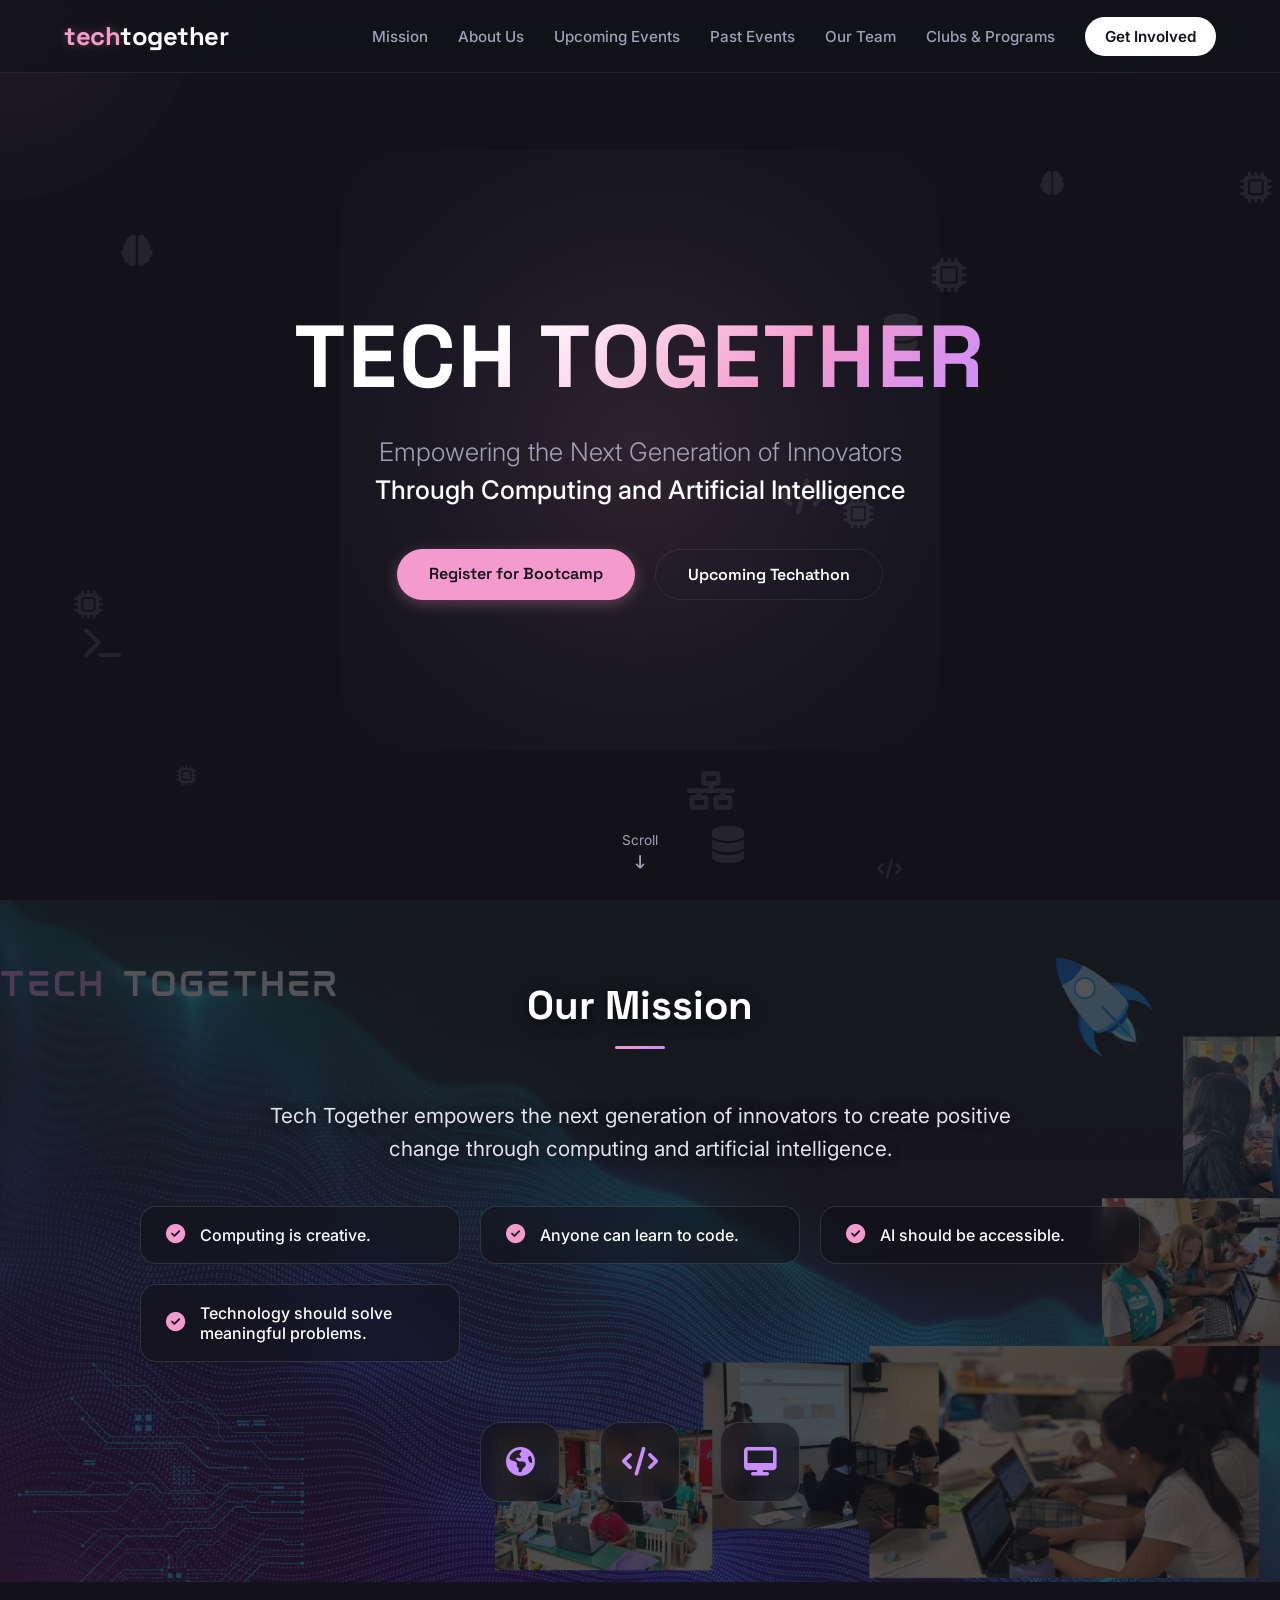
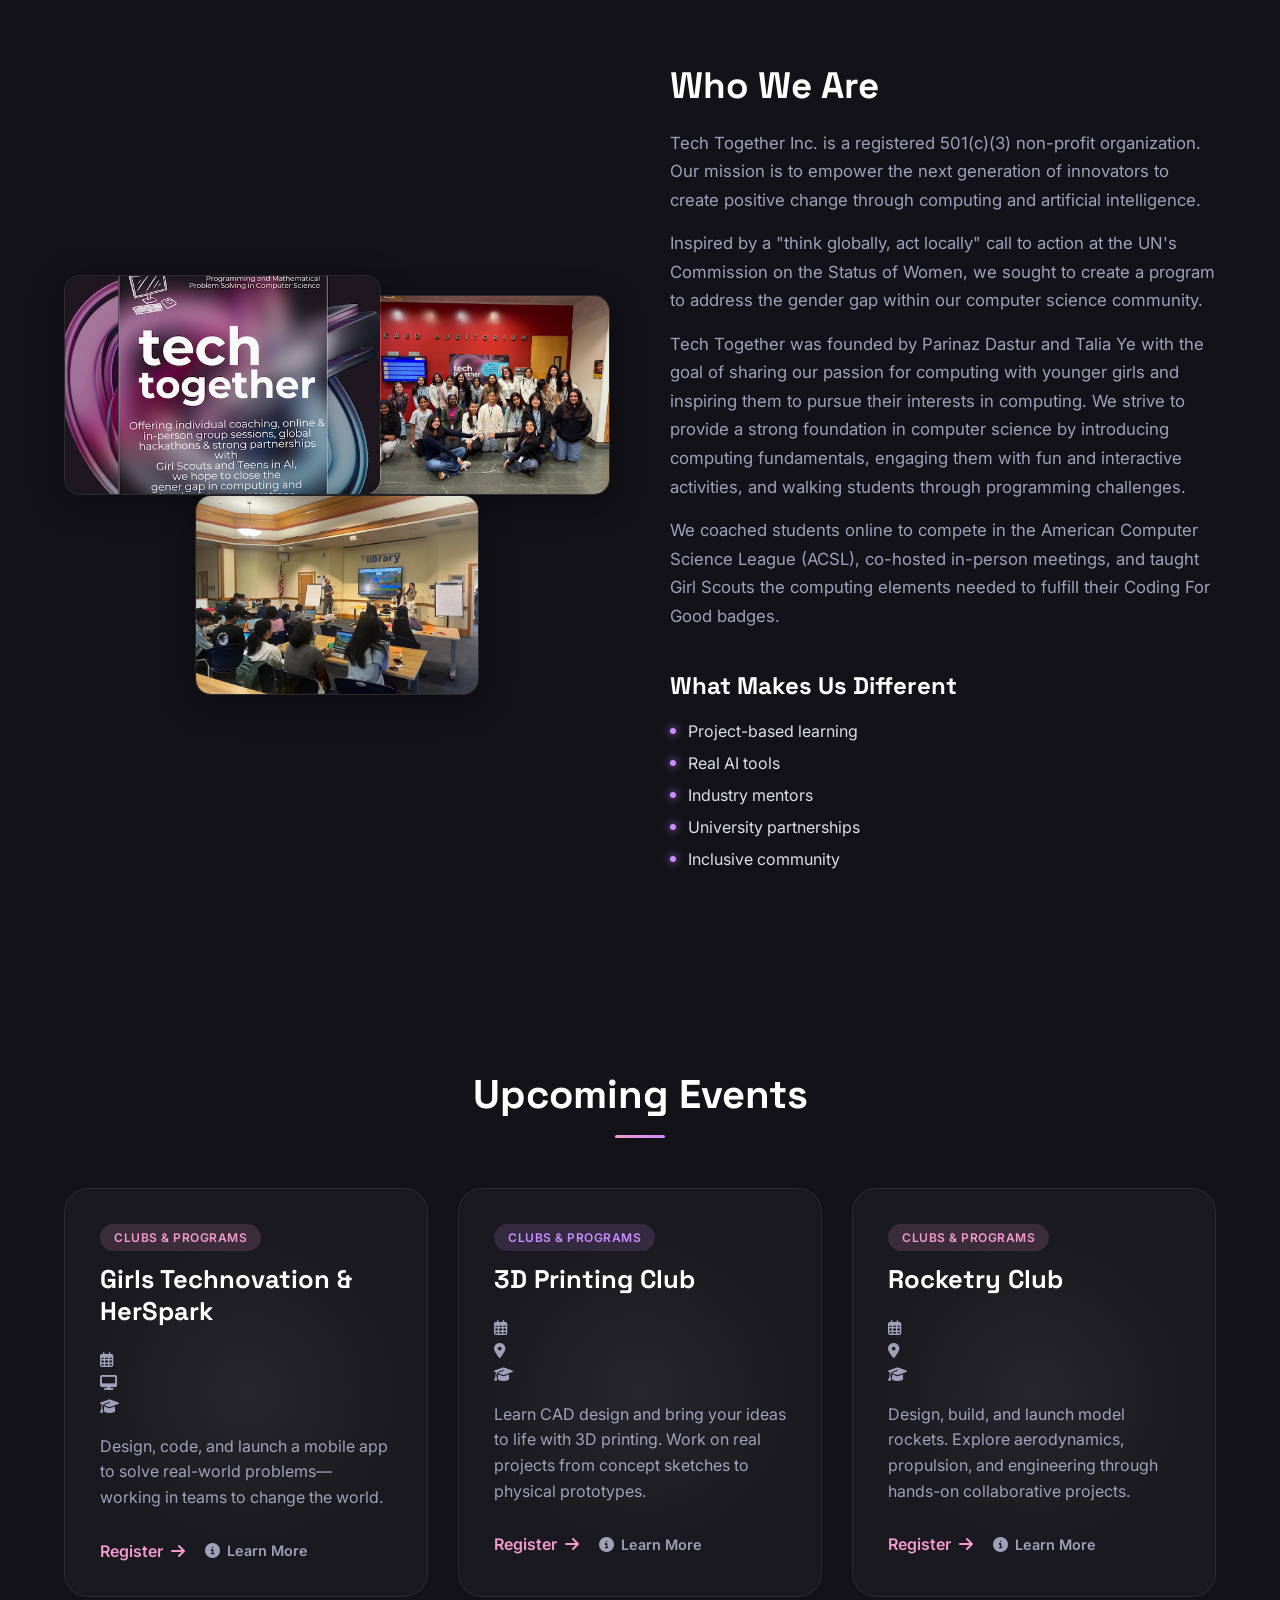
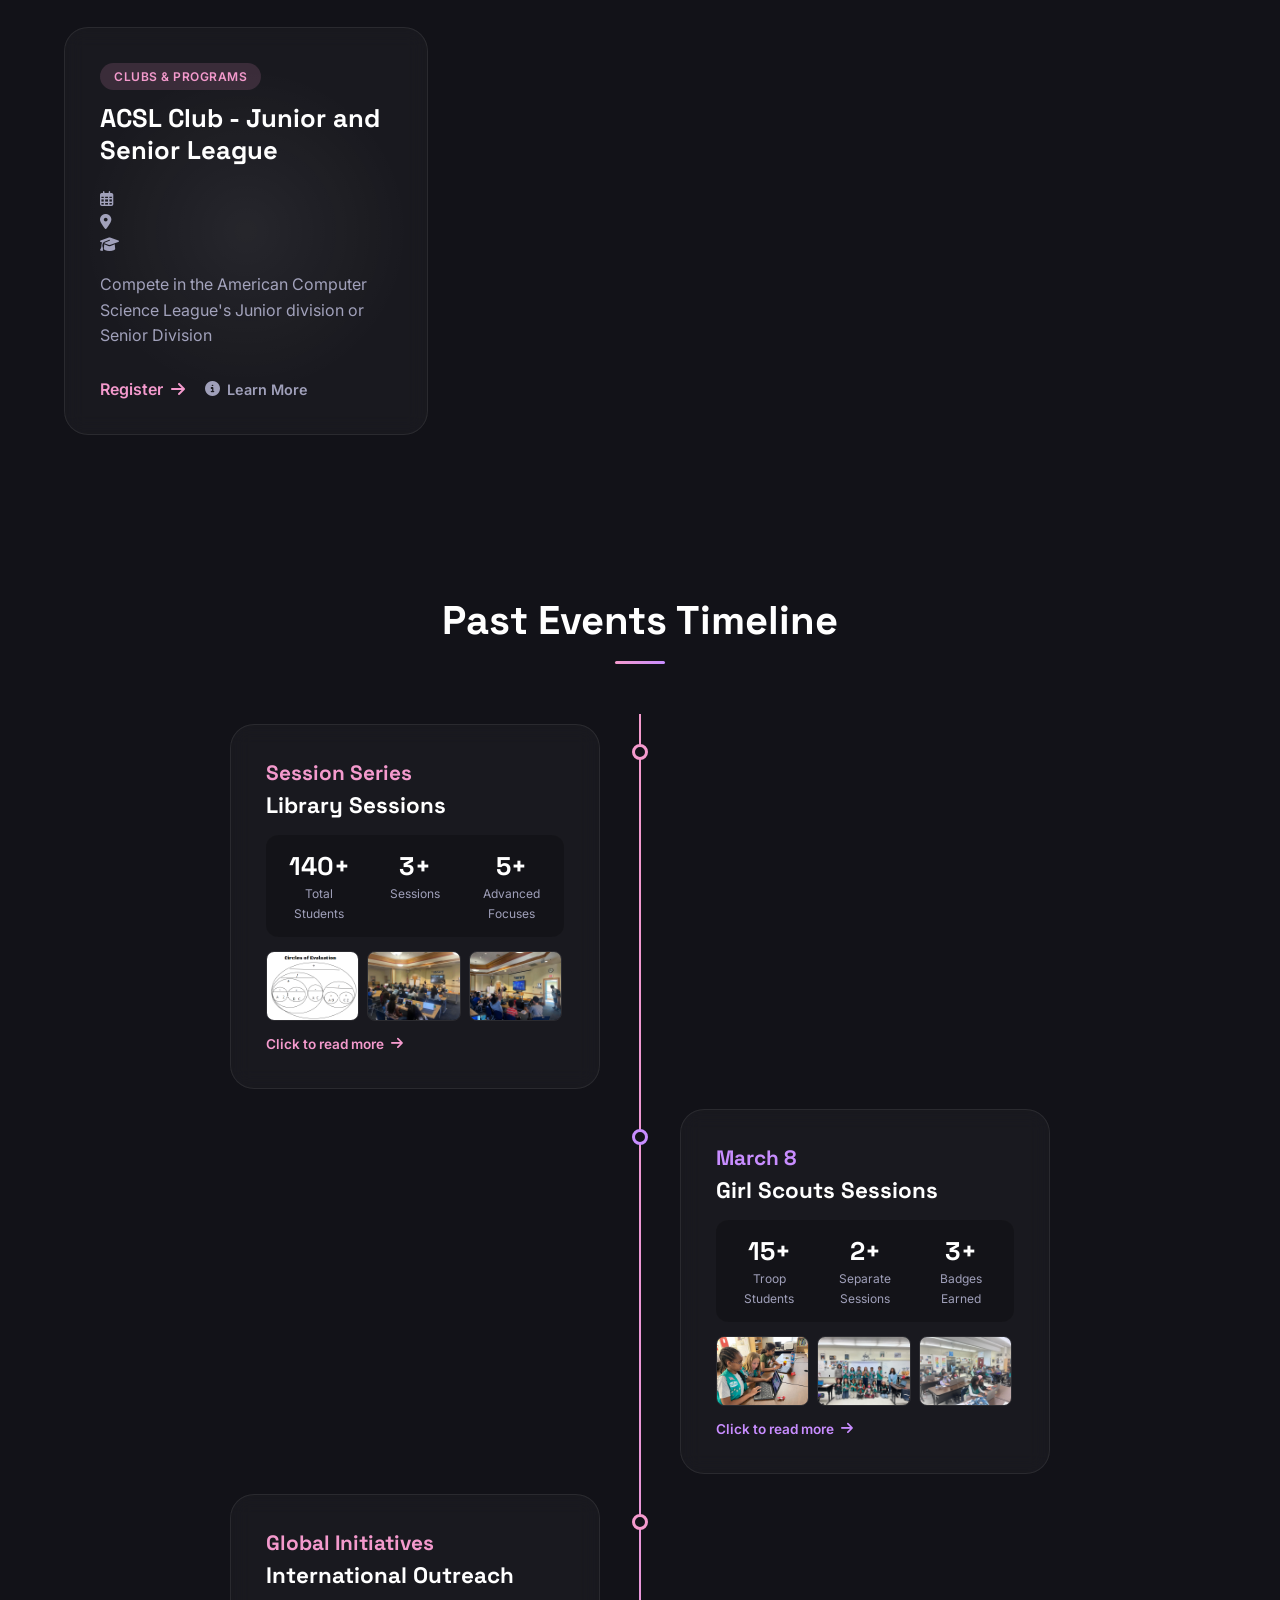
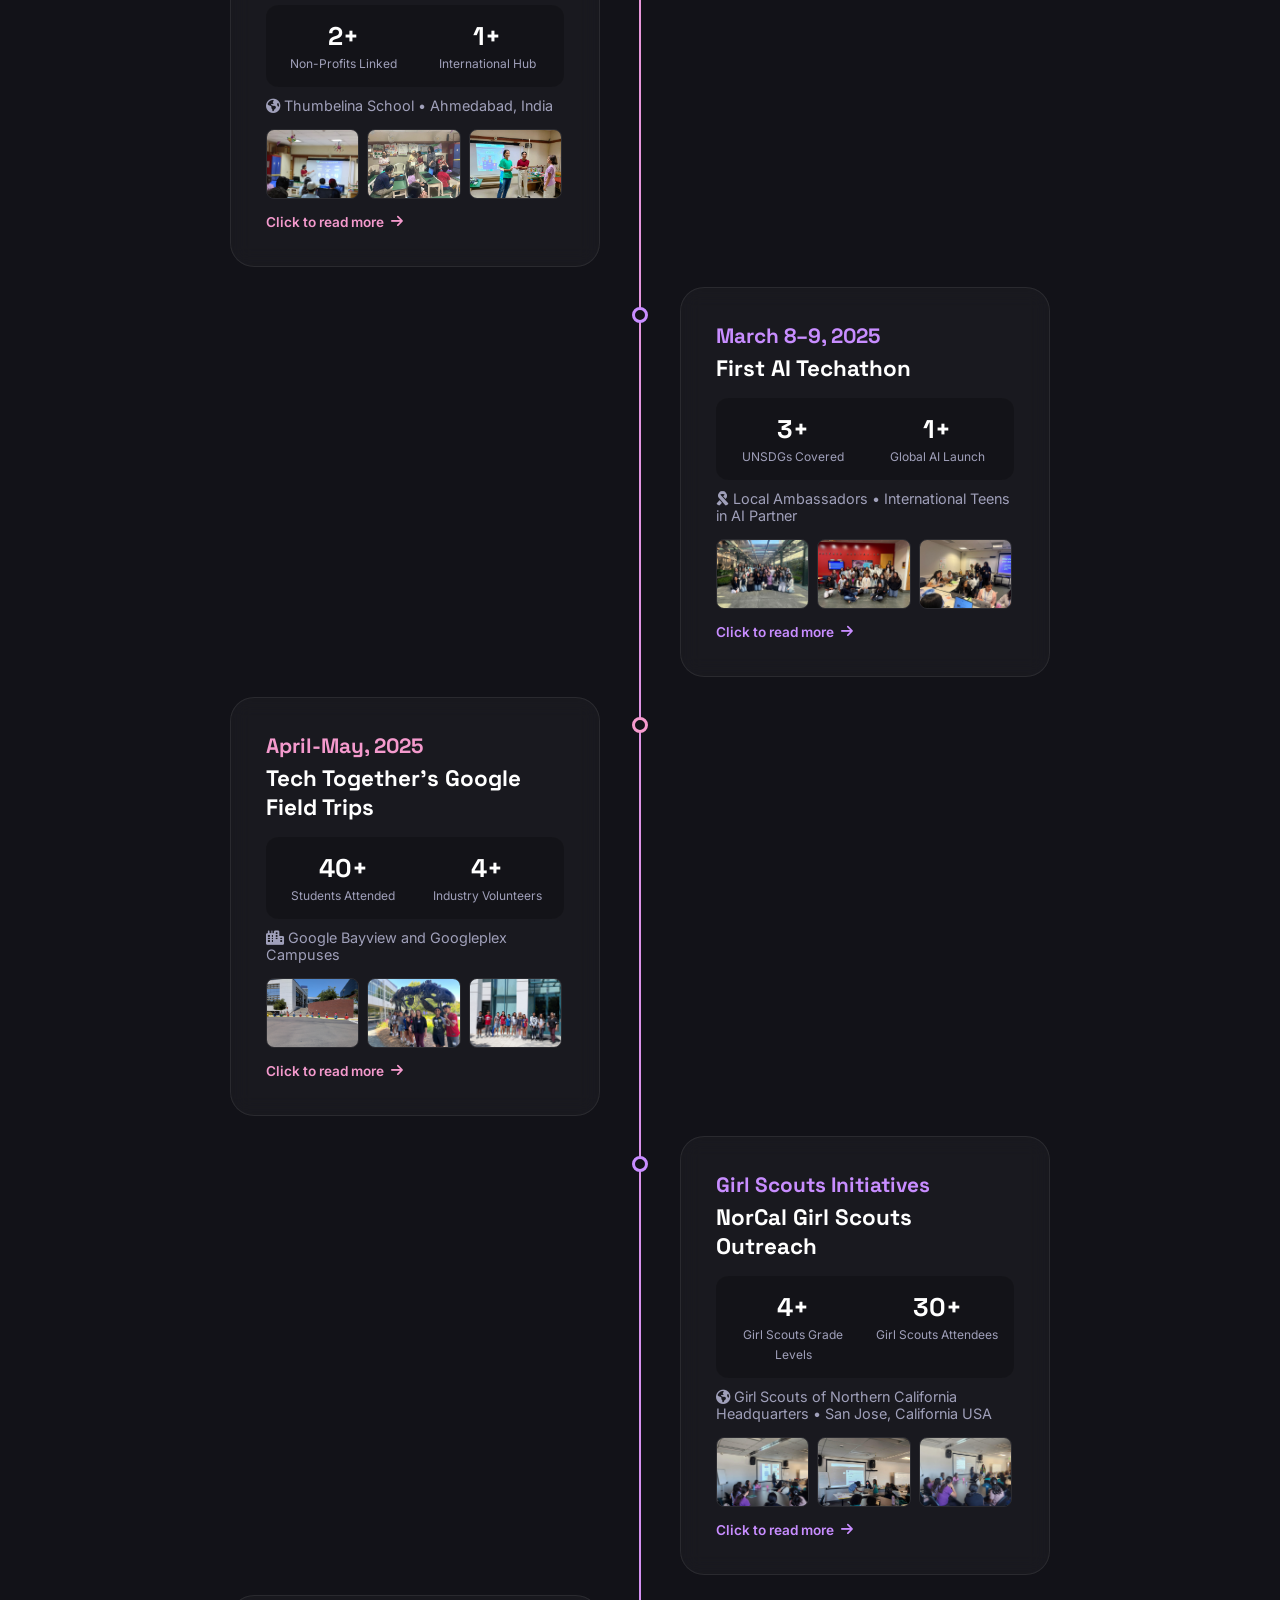
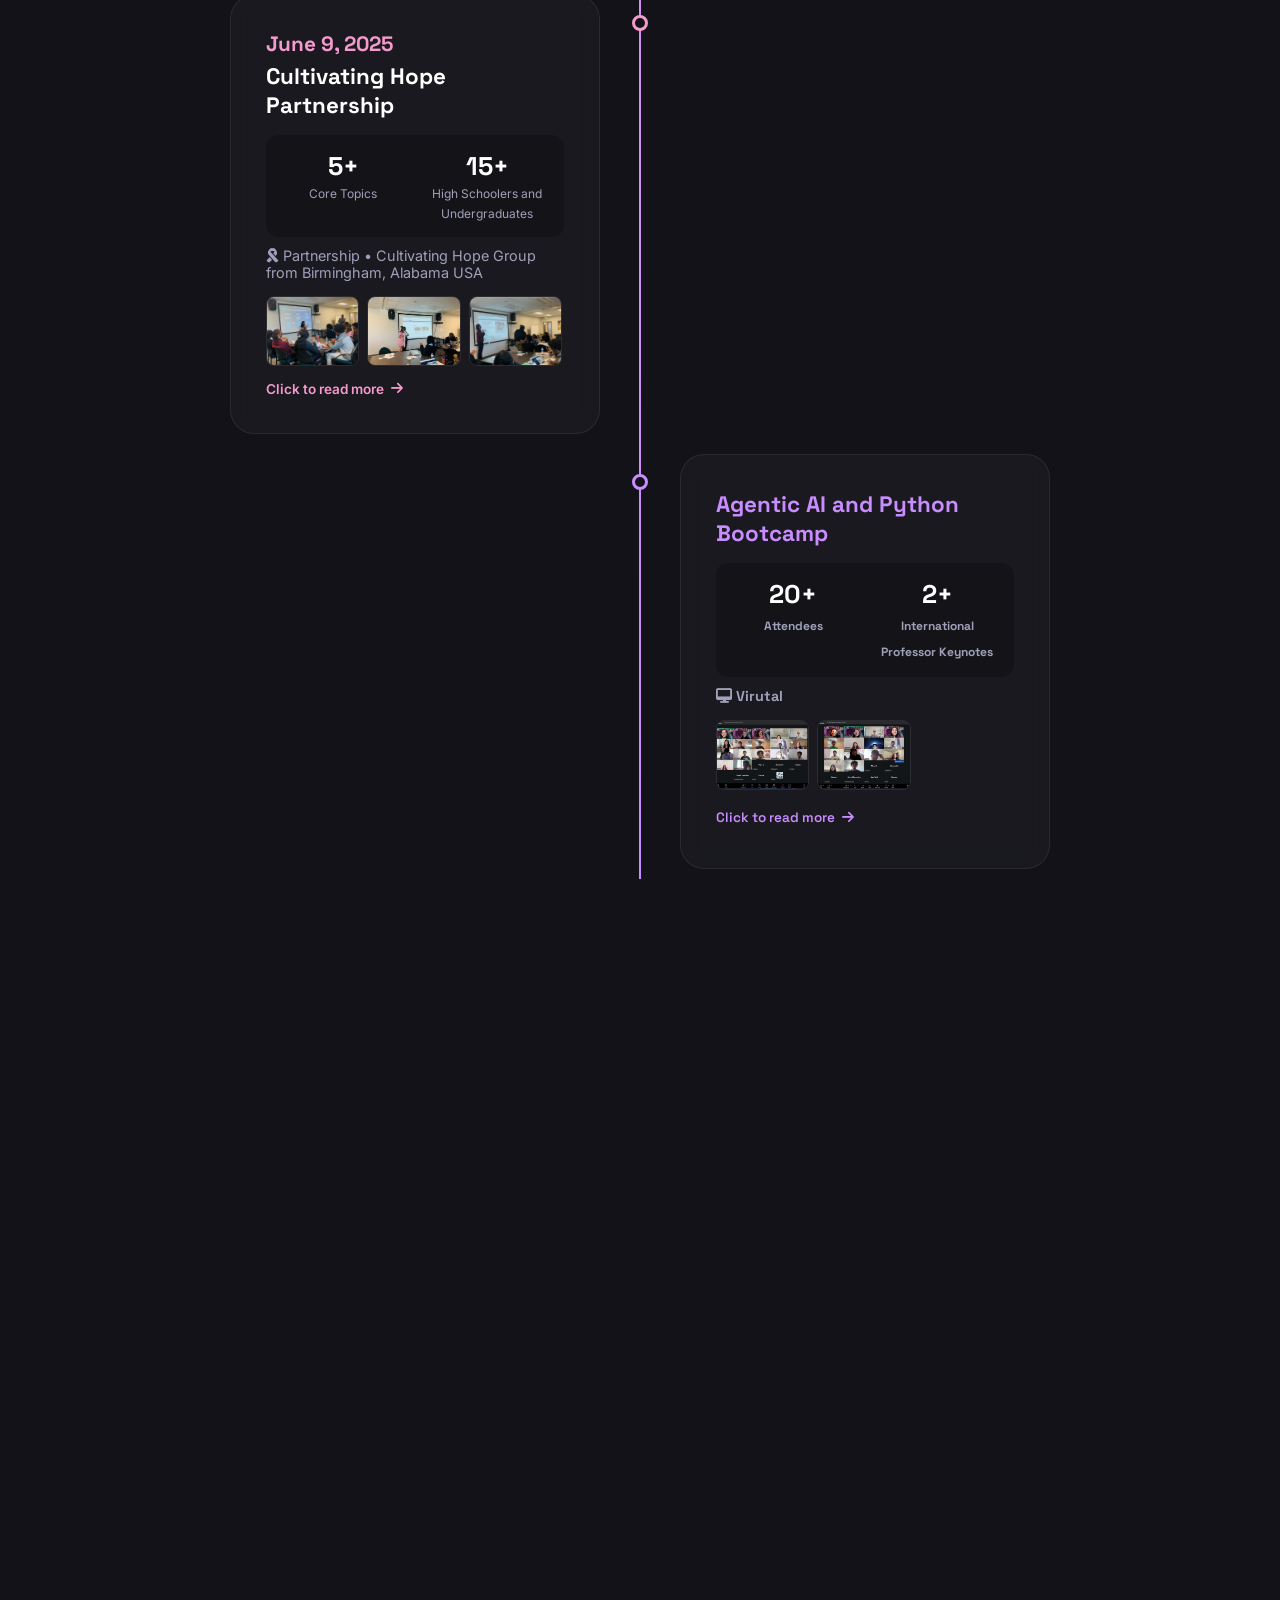
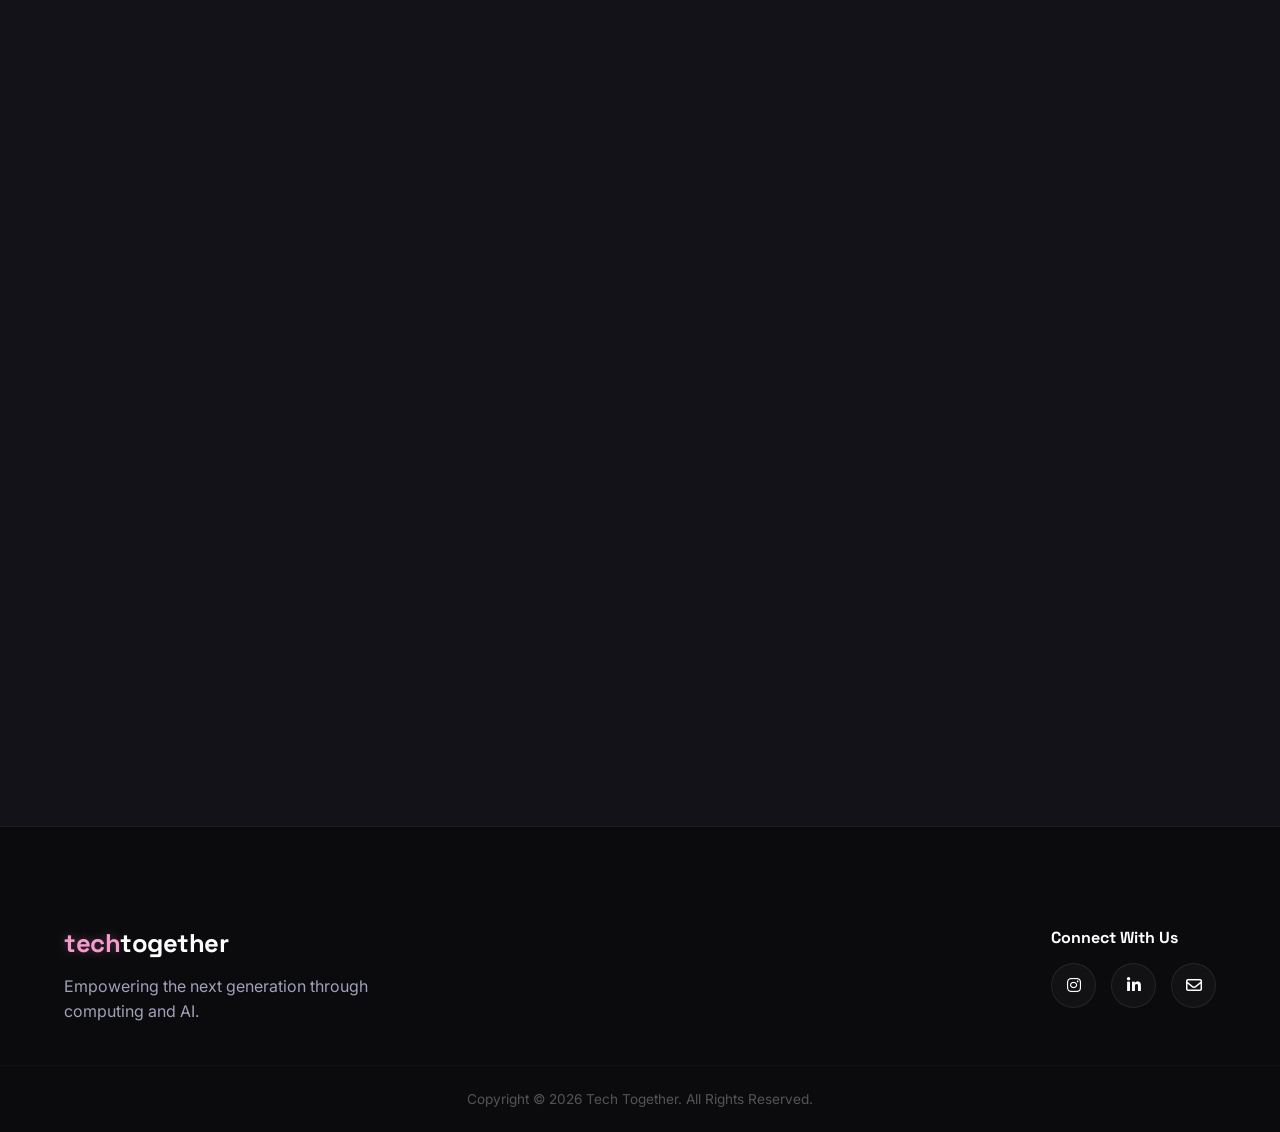
==== site/index.html @ 678fe967 "Move website to my repository" ====
<!DOCTYPE html>
<html lang="en">
<head>
    <meta charset="UTF-8">
    <meta name="viewport" content="width=device-width, initial-scale=1.0">
    <title>Tech Together | Empowering Next-Gen Innovators</title>
    <link rel="preconnect" href="https://fonts.googleapis.com">
    <link rel="preconnect" href="https://fonts.gstatic.com" crossorigin>
    <link href="https://fonts.googleapis.com/css2?family=Inter:wght@300;400;500;600&family=Space+Grotesk:wght@400;500;700&display=swap" rel="stylesheet">
    <link rel="stylesheet" href="https://cdnjs.cloudflare.com/ajax/libs/font-awesome/6.4.0/css/all.min.css">
    <link rel="stylesheet" href="style.css">
</head>
<body>

    <div class="cursor-glow" id="cursorGlow"></div>

    <nav class="navbar">
        <div class="nav-container">
            <a href="#hero" class="nav-logo">
                <span class="logo-tech">tech</span><span class="logo-together">together</span>
            </a>
            <button class="menu-toggle" id="menuToggle" aria-label="Toggle Navigation">
                <i class="fas fa-bars"></i>
            </button>
            <ul class="nav-links" id="navLinks">
                <li><a href="#mission" class="nav-item">Mission</a></li>
                <li><a href="#about" class="nav-item">About Us</a></li>
                <li><a href="#upcoming" class="nav-item">Upcoming Events</a></li>
                <li><a href="#past-events" class="nav-item">Past Events</a></li>
                <li><a href="members.html" class="nav-item">Our Team</a></li>
                <li><a href="clubs.html" class="nav-item">Clubs &amp; Programs</a></li>
                <li><a href="#get-involved" class="nav-btn">Get Involved</a></li>
            </ul>
        </div>
    </nav>

    <header id="hero" class="hero-section">
        <div class="hero-bg-animate"></div>
        <div class="particles-container" id="particles"></div>
        
        <div class="hero-content">
            <h1 class="hero-title">TECH TOGETHER</h1>
            <p class="hero-subtitle">Empowering the Next Generation of Innovators<br><span>Through Computing and Artificial Intelligence</span></p>
            
            <div class="hero-cta-group">
                <a href="#upcoming" class="btn btn-primary">Register for Bootcamp</a>
                <a href="#upcoming" class="btn btn-secondary">Upcoming Techathon</a>
            </div>
        </div>
        
        <div class="scroll-indicator">
            <span>Scroll</span>
            <i class="fas fa-arrow-down-long"></i>
        </div>
    </header>

    <section id="mission" class="mission-section scroll-reveal">
        <div class="mission-bg" aria-hidden="true"></div>
        <div class="mission-bg-tint" aria-hidden="true"></div>
        <div class="container">
            <h2 class="section-title">Our Mission</h2>
            <p class="mission-lead">Tech Together empowers the next generation of innovators to create positive change through computing and artificial intelligence.</p>
            
            <div class="mission-grid">
                <div class="mission-pill"><i class="fas fa-check-circle"></i> Computing is creative.</div>
                <div class="mission-pill"><i class="fas fa-check-circle"></i> Anyone can learn to code.</div>
                <div class="mission-pill"><i class="fas fa-check-circle"></i> AI should be accessible.</div>
                <div class="mission-pill"><i class="fas fa-check-circle"></i> Technology should solve meaningful problems.</div>
            </div>

            <div class="illustration-row">
                <div class="icon-box"><i class="fas fa-globe-americas"></i></div>
                <div class="icon-box"><i class="fas fa-code"></i></div>
                <div class="icon-box"><i class="fas fa-desktop"></i></div>
            </div>
        </div>
    </section>


    <section id="about" class="about-section scroll-reveal">
        <div class="container about-layout">
            <div class="about-left">
                <div class="collage-container">
                    <div class="collage-photo photo-top-left">
                        <img src="Tech3.png" alt="TechTogether logo photo" style="width: 100%; height: 100%; object-fit: cover;">
                    </div>
                    <div class="collage-photo photo-top-right">
                        <img src="./images/Tech52.jpeg" alt="TechTogether team photo" style="width: 100%; height: 100%; object-fit: cover;">
                    </div>
                    <div class="collage-photo photo-bottom-center">
                        <img src="./images/library/Tech23.jpeg" alt="Library Sessions" style="width: 100%; height: 100%; object-fit: cover;">
                    </div>
                </div>
            </div>
            <div class="about-right">
                <div class="about-block">
                    <h2 class="section-title-left">Who We Are</h2>
                     <P>Tech Together Inc. is a registered 501(c)(3) non-profit organization. Our mission is to empower the next generation of innovators to create positive change through computing and artificial intelligence.</P>
                     <p>Inspired by a "think globally, act locally" call to action at the UN's Commission on the Status of Women, we sought to create a program to address the gender gap within our computer science community.</p>
                     <p>Tech Together was founded by Parinaz Dastur and Talia Ye with the goal of sharing our passion for computing with younger girls and inspiring them to pursue their interests in computing. We strive to provide a strong foundation in computer science by introducing computing fundamentals, engaging them with fun and interactive activities, and walking students through programming challenges.</p>
                     <p>We coached students online to compete in the American Computer Science League (ACSL), co-hosted in-person meetings, and taught Girl Scouts the computing elements needed to fulfill their Coding For Good badges.</p>
                </div>
                
                <div class="about-block">
                    <h3 class="subsection-title">What Makes Us Different</h3>
                    <ul class="different-list">
                        <li><span class="bullet"></span> Project-based learning</li>
                        <li><span class="bullet"></span> Real AI tools</li>
                        <li><span class="bullet"></span> Industry mentors</li>
                        <li><span class="bullet"></span> University partnerships</li>
                        <li><span class="bullet"></span> Inclusive community</li>
                    </ul>
                </div>
            </div>
        </div>
    </section>

  
    <section id="upcoming" class="upcoming-section scroll-reveal">
        <div class="container">
            <h2 class="section-title">Upcoming Events</h2>
            <div class="events-grid">
                <div class="event-card glass-card">
                    <div class="card-glow"></div>
                    <div class="event-header">
                        <span class="event-tag badge-pink">Clubs & Programs</span>
                        <h3>Girls Technovation &amp HerSpark</h3>
                    </div>
                    <ul class="event-details">
                        <li><i class="far fa-calendar-alt"></i> </li>
                        <li><i class="fas fa-desktop"></i></li>
                        <li><i class="fas fa-graduation-cap"></i> </li>
                    </ul>
                    <p class="event-desc">Design, code, and launch a mobile app to solve real-world problems—working in teams to change the world.</p>
                    <div class="event-card-actions">
                        <a href="https://docs.google.com/forms/d/e/1FAIpQLSdPjcP0x4qNwXBXOPICYOBDx2aWglz-p1E5i9d4YgXIDTaJ4Q/viewform" class="card-btn">Register <i class="fas fa-arrow-right"></i></a>
                        <button class="card-btn-learn" data-modal="modal-bootcamp" aria-label="Learn more about HerSpark">
                            <i class="fas fa-info-circle"></i> Learn More
                        </button>
                    </div>
                </div>

                <div class="event-card glass-card">
                    <div class="card-glow"></div>
                    <div class="event-header">
                        <span class="event-tag badge-purple">Clubs & Programs</span>
                        <h3>3D Printing Club</h3>
                    </div>
                    <ul class="event-details">
                        <li><i class="far fa-calendar-alt"></i></li>
                        <li><i class="fas fa-map-marker-alt"></i></li>
                        <li><i class="fas fa-graduation-cap"></i></li>
                    </ul>
                    <p class="event-desc">Learn CAD design and bring your ideas to life with 3D printing. Work on real projects from concept sketches to physical prototypes.</p>
                    <div class="event-card-actions">
                        <a href="https://docs.google.com/forms/d/e/1FAIpQLSdmElGPJjkM2uXJtzMj5qjNfLxNtGURdolI7BDbFbrmzxqRbw/viewform" target="_blank" class="card-btn">Register <i class="fas fa-arrow-right"></i></a>
                        <button class="card-btn-learn" data-modal="modal-techathon2" aria-label="Learn more about 3D Printing Club">
                            <i class="fas fa-info-circle"></i> Learn More
                        </button>
                    </div>
                </div>

                <div class="event-card glass-card">
                    <div class="card-glow"></div>
                    <div class="event-header">
                        <span class="event-tag badge-pink">Clubs & Programs</span>
                        <h3>Rocketry Club</h3>
                    </div>
                    <ul class="event-details">
                        <li><i class="far fa-calendar-alt"></i> </li>
                        <li><i class="fas fa-map-marker-alt"></i></li>
                        <li><i class="fas fa-graduation-cap"></i></li>
                    </ul>
                    <p class="event-desc">Design, build, and launch model rockets. Explore aerodynamics, propulsion, and engineering through hands-on collaborative projects.</p>
                    <div class="event-card-actions">
                        <a href="https://docs.google.com/forms/d/e/1FAIpQLSdwULRgSS5kdj_Uvz4vcaRLrQtrrEoa6EPxh94gF9k5fkU-ww/viewform" target="_blank" class="card-btn">Register <i class="fas fa-arrow-right"></i></a>
                        <button class="card-btn-learn" data-modal="modal-techathon2" aria-label="Learn more about Rocketry Club">
                            <i class="fas fa-info-circle"></i> Learn More
                        </button>
                    </div>
                </div>

                <div class="event-card glass-card">
                    <div class="card-glow"></div>
                    <div class="event-header">
                        <span class="event-tag badge-pink">Clubs & Programs</span>
                        <h3>ACSL Club - Junior and Senior League</h3>
                    </div>
                    <ul class="event-details">
                        <li><i class="far fa-calendar-alt"></i> </li>
                        <li><i class="fas fa-map-marker-alt"></i></li>
                        <li><i class="fas fa-graduation-cap"></i></li>
                    </ul>
                    <p class="event-desc">Compete in the American Computer Science League's Junior division or Senior Division</p>
                    <div class="event-card-actions">
                        <a href="https://docs.google.com/forms/d/e/1FAIpQLSegAQytbl2MMEGlR-WapUMk6I6lDe-tsKeCJoceJS2TrHHFzQ/viewform" target="_blank" class="card-btn">Register <i class="fas fa-arrow-right"></i></a>
                        <button class="card-btn-learn" data-modal="modal-techathon2" aria-label="Learn more about Rocketry Club">
                            <i class="fas fa-info-circle"></i> Learn More
                        </button>
                    </div>
                </div>

            </div>
        </div>
    </section>
    <!-- Event Detail Modals -->
    <div id="event-modal-overlay" class="event-modal-overlay" role="dialog" aria-modal="true" aria-labelledby="modal-title">
        <div class="event-modal-box">
            <button class="event-modal-close" id="eventModalClose" aria-label="Close modal">&times;</button>
            <div class="event-modal-body" id="eventModalBody"></div>
        </div>
    </div>

    <section id="past-events" class="past-events-section scroll-reveal">
        <div class="container">
            <h2 class="section-title">Past Events Timeline</h2>
            
            <div class="timeline">
                
                <!-- Library Sessions -->
                <div class="timeline-item left">
                    <div class="timeline-dot"></div>
                    <div class="timeline-content glass-card timeline-card-compact" 
                         role="button" tabindex="0" 
                         aria-label="Open Library Events details"
                         data-modal="modal-library">
                        <span class="timeline-year">Session Series</span>
                        <h3>Library Sessions</h3>
                        <div class="stats-container">
                            <div class="stat-box">
                                <span class="stat-number" data-target="140">0</span>
                                <span class="stat-label">Total Students</span>
                            </div>
                            <div class="stat-box">
                                <span class="stat-number" data-target="3">0</span>
                                <span class="stat-label">Sessions</span>
                            </div>
                            <div class="stat-box">
                                <span class="stat-number" data-target="5">0</span>
                                <span class="stat-label">Advanced Focuses</span>
                            </div>
                        </div>
                        <div class="timeline-card-gallery">
                            <img src="images/library/Tech11.PNG" alt="Library session">
                            <img src="images/library/Tech2.jpeg" alt="Students at library">
                            <img src="images/library/Tech25.jpeg" alt="Library activity">
                        </div>
                        <span class="timeline-read-more">Click to read more <i class="fas fa-arrow-right"></i></span>
                    </div>
                </div>

                <!-- Girl Scouts Sessions -->
                <div class="timeline-item right">
                    <div class="timeline-dot"></div>
                    <div class="timeline-content glass-card timeline-card-compact"
                         role="button" tabindex="0"
                         aria-label="Open Girl Scouts details"
                         data-modal="modal-girlscouts">
                        <span class="timeline-year">March 8</span>
                        <h3>Girl Scouts Sessions</h3>
                        <div class="stats-container">
                            <div class="stat-box">
                                <span class="stat-number" data-target="15">0</span>
                                <span class="stat-label">Troop Students</span>
                            </div>
                            <div class="stat-box">
                                <span class="stat-number" data-target="2">0</span>
                                <span class="stat-label">Separate Sessions</span>
                            </div>
                            <div class="stat-box">
                                <span class="stat-number" data-target="3">0</span>
                                <span class="stat-label">Badges Earned</span>
                            </div>
                        </div>
                        <div class="timeline-card-gallery">
                            <img src="./images/girlscouts/Tech8.jpg" alt="Girl Scouts coding">
                            <img src="./images/girlscouts/Tech19.jpeg" alt="Girl Scouts learning">
                            <img src="./images/girlscouts/Tech22.jpeg" alt="Girl Scouts activity">
                        </div>
                        <span class="timeline-read-more">Click to read more <i class="fas fa-arrow-right"></i></span>
                    </div>
                </div>

                <!-- International Outreach -->
                <div class="timeline-item left">
                    <div class="timeline-dot"></div>
                    <div class="timeline-content glass-card timeline-card-compact"
                         role="button" tabindex="0"
                         aria-label="Open International Outreach details"
                         data-modal="modal-international">
                        <span class="timeline-year">Global Initiatives</span>
                        <h3>International Outreach</h3>
                        <div class="stats-container">
                            <div class="stat-box">
                                <span class="stat-number" data-target="2">0</span>
                                <span class="stat-label">Non-Profits Linked</span>
                            </div>
                            <div class="stat-box">
                                <span class="stat-number" data-target="1">0</span>
                                <span class="stat-label">International Hub</span>
                            </div>
                        </div>
                        <p class="location-tag"><i class="fas fa-globe-americas"></i> Thumbelina School &bull; Ahmedabad, India</p>
                        <div class="timeline-card-gallery">
                            <img src="./images/IOR/Tech4.jpeg" alt="Teaching in India">
                            <img src="./images/IOR/Tech17.jpeg" alt="AI session India">
                            <img src="./images/IOR/Tech36.jpeg" alt="Classroom India">
                        </div>
                        <span class="timeline-read-more">Click to read more <i class="fas fa-arrow-right"></i></span>
                    </div>
                </div>

                <!-- First AI Techathon -->
                <div class="timeline-item right">
                    <div class="timeline-dot"></div>
                    <div class="timeline-content glass-card timeline-card-compact"
                         role="button" tabindex="0"
                         aria-label="Open First AI Techathon details"
                         data-modal="modal-techathon">
                        <span class="timeline-year">March 8–9, 2025</span>
                        <h3>First AI Techathon</h3>
                        <div class="stats-container">
                            <div class="stat-box">
                                <span class="stat-number" data-target="3">0</span>
                                <span class="stat-label">UNSDGs Covered</span>
                            </div>
                            <div class="stat-box">
                                <span class="stat-number" data-target="1">0</span>
                                <span class="stat-label">Global AI Launch</span>
                            </div>
                        </div>
                        <p class="location-tag"><i class="fas fa-ribbon"></i> Local  Ambassadors &bull; International Teens in AI Partner</p>
                        <div class="timeline-card-gallery">
                            <img src="./images/Tech50.jpeg" alt="Techathon teamwork">
                            <img src="./images/Tech52.jpeg" alt="Techathon presentations">
                            <img src="./images/Tech55.jpeg" alt="Techathon awards">
                        </div>
                        <span class="timeline-read-more">Click to read more <i class="fas fa-arrow-right"></i></span>
                    </div>
                </div>

                <!-- Google Tour -->
                <div class="timeline-item left">
                    <div class="timeline-dot"></div>
                    <div class="timeline-content glass-card timeline-card-compact"
                         role="button" tabindex="0"
                         aria-label="Open Google Tour details"
                         data-modal="modal-google">
                        <span class="timeline-year">April-May, 2025</span>
                        <h3>Tech Together's Google Field Trips</h3>
                        <div class="stats-container">
                            <div class="stat-box">
                                <span class="stat-number" data-target="40">0</span>
                                <span class="stat-label">Students Attended</span>
                            </div>
                            <div class="stat-box">
                                <span class="stat-number" data-target="4">0</span>
                                <span class="stat-label">Industry Volunteers</span>
                            </div>
                        </div>
                        <p class="location-tag"><i class="fas fa-city"></i>  Google Bayview and Googleplex Campuses</p>
                        <div class="timeline-card-gallery">
                            <img src="./images/googleTour/GoogleFieldTrip1.jpg" alt="Google teamwork">
                            <img src="./images/googleTour/GoogleTour4.jpeg" alt="Google presentations">
                            <img src="./images/googleTour/GoogleTour3.jpg" alt="Google awards">
                        </div>
                        <span class="timeline-read-more">Click to read more <i class="fas fa-arrow-right"></i></span>
                    </div>
                </div>

                <!--- Summer Girl Scouts Sessions -->
                <div class="timeline-item right">
                    <div class="timeline-dot"></div>
                    <div class="timeline-content glass-card timeline-card-compact"
                         role="button" tabindex="0"
                         aria-label="Open Summer Girl Scouts Sessions details"
                         data-modal="modal-GSSummer">
                        <span class="timeline-year">Girl Scouts Initiatives</span>
                        <h3>NorCal Girl Scouts Outreach</h3>
                        <div class="stats-container">
                            <div class="stat-box">
                                <span class="stat-number" data-target="4">0</span>
                                <span class="stat-label">Girl Scouts Grade Levels</span>
                            </div>
                            <div class="stat-box">
                                <span class="stat-number" data-target="30">0</span>
                                <span class="stat-label">Girl Scouts Attendees</span>
                            </div>
                        </div>
                        <p class="location-tag"><i class="fas fa-globe-americas"></i> Girl Scouts of Northern California Headquarters &bull; San Jose, California USA</p>
                        <div class="timeline-card-gallery">
                            <img src="./images/GSSummer/GSSummer2.jpeg" alt="Teaching in HQ">
                            <img src="./images/GSSummer/GSSummer4.jpeg" alt="AI session GS">
                            <img src="./images/GSSummer/gSSummer1.jpeg" alt="Classroom SJ Girl Scouts HQ">
                        </div>
                        <span class="timeline-read-more">Click to read more <i class="fas fa-arrow-right"></i></span>
                    </div>
                </div>

                <!-- Cultivating Hope Partnership -->
                <div class="timeline-item left">
                    <div class="timeline-dot"></div>
                    <div class="timeline-content glass-card timeline-card-compact"
                         role="button" tabindex="0"
                         aria-label="Open Cultivating Hope Partnership details"
                         data-modal="modal-CultivatingHope">
                        <span class="timeline-year">June 9, 2025</span>
                        <h3>Cultivating Hope Partnership</h3>
                        <div class="stats-container">
                            <div class="stat-box">
                                <span class="stat-number" data-target="5">0</span>
                                <span class="stat-label">Core Topics</span>
                            </div>
                            <div class="stat-box">
                                <span class="stat-number" data-target="15">0</span>
                                <span class="stat-label">High Schoolers and Undergraduates</span>
                            </div>
                        </div>
                        <p class="location-tag"><i class="fas fa-ribbon"></i> Partnership &bull; Cultivating Hope Group from Birmingham, Alabama USA</p>
                        <div class="timeline-card-gallery">
                            <img src="./images/CultivatingHope/CultivatingHope1.jpeg" alt="AI Lesson">
                            <img src="./images/CultivatingHope/CultivatingHope3.jpeg" alt="Presentations">
                            <img src="./images/CultivatingHope/CultivatingHope2.jpeg" alt="Classroom Topics">
                        </div>
                        <span class="timeline-read-more">Click to read more <i class="fas fa-arrow-right"></i></span>
                    </div>
                </div>

                <!--- AI & Python Bootcamp -->
                <div class="timeline-item right">
                    <div class="timeline-dot"></div>
                    <div class="timeline-content glass-card timeline-card-compact"
                         role="button" tabindex="0"
                         aria-label="Open AI & Python Bootcamp details"
                         data-modal="modal-bootcamp">
                        <span class="timeline-year"July 20-24, 2026</span>
                        <h3>Agentic AI and Python Bootcamp</h3>
                        <div class="stats-container">
                            <div class="stat-box">
                                <span class="stat-number" data-target="20">0</span>
                                <span class="stat-label">Attendees</span>
                            </div>
                            <div class="stat-box">
                                <span class="stat-number" data-target="2">0</span>
                                <span class="stat-label">International Professor Keynotes</span>
                            </div>
                        </div>
                        <p class="location-tag"><i class="fas fa-desktop"></i> Virutal </p>
                        <div class="timeline-card-gallery">
                            <img src="./images/Bootcamp/Bootcamp1.jpeg" alt="Teaching in HQ">
                            <img src="./images/Bootcamp/bootcamp3.jpeg" alt="AI session GS">
                        </div>
                        <span class="timeline-read-more">Click to read more <i class="fas fa-arrow-right"></i></span>
                    </div>
                </div>

            </div>
        </div>
    </section>

    <!-- Hidden modal content templates -->
    <template id="modal-library">
        <h2 id="modal-title">Library Sessions</h2>
        <span class="modal-year-tag">Session Series</span>
        <p>Sessions were conducted at the local libraries for an audience of around 50 middle school students per session. In our library sessions, we progressed from fundamental concepts like variables, primitives, and strings to more advanced topics such as data structures, functions, and recursion. We covered a wide range of concepts, including:</p>
        <ul class="modal-list">
            <li>Computer Number Systems</li>
            <li>Stacks vs. Queues</li>
            <li>Abstraction</li>
            <li>Binary Search Trees</li>
            <li>Digital Circuits with Boolean Logic</li>
        </ul>
        <p>Students were guided on how to draw circles of evaluation (borrowed from the Bootstrap curriculum) for mathematical expressions, and built prefix/postfix expressions by "walking the expression tree recursively." A local professor followed up with a mini-lecture on recursion and drew parallels from the circles of evaluation to fractal trees.</p>
        <p>To complement the academic content, we incorporated interactive elements to enhance learning and engagement, including hands-on activities like circuit modeling with micro bits, collaborative work through code segment rearrangement, recursion tracing, and competitive learning through Kahoot! games. Students had a chance to present their unique solutions to challenges, which encouraged all participants to celebrate each other's unique perspectives.</p>
        <h4 class="modal-gallery-title">Event Gallery</h4>
        <div class="modal-gallery-grid">
            <div class="gallery-item" data-src="images/library/Tech11.PNG"><img src="images/library/Tech11.PNG" alt="Library session slide"><div class="gallery-overlay"><i class="fas fa-search-plus"></i></div></div>
            <div class="gallery-item" data-src="images/library/Tech13.PNG"><img src="images/library/Tech13.PNG" alt="Library session slide"><div class="gallery-overlay"><i class="fas fa-search-plus"></i></div></div>
            <div class="gallery-item" data-src="images/library/Tech2.jpeg"><img src="images/library/Tech2.jpeg" alt="Students working"><div class="gallery-overlay"><i class="fas fa-search-plus"></i></div></div>
            <div class="gallery-item" data-src="images/library/Tech25.jpeg"><img src="images/library/Tech25.jpeg" alt="Library activity"><div class="gallery-overlay"><i class="fas fa-search-plus"></i></div></div>
            <div class="gallery-item" data-src="images/library/Tech24.jpeg"><img src="images/library/Tech24.jpeg" alt="Students collaborating"><div class="gallery-overlay"><i class="fas fa-search-plus"></i></div></div>
            <div class="gallery-item" data-src="images/library/Tech27.jpeg"><img src="images/library/Tech27.jpeg" alt="Group activity"><div class="gallery-overlay"><i class="fas fa-search-plus"></i></div></div>
            <div class="gallery-item" data-src="images/library/Tech29.jpeg"><img src="images/library/Tech29.jpeg" alt="Students presenting"><div class="gallery-overlay"><i class="fas fa-search-plus"></i></div></div>
            <div class="gallery-item" data-src="images/library/Tech33.jpeg"><img src="images/library/Tech33.jpeg" alt="Library coding"><div class="gallery-overlay"><i class="fas fa-search-plus"></i></div></div>
            <div class="gallery-item" data-src="images/library/Tech10.jpeg"><img src="images/library/Tech10.jpeg" alt="Students engaged"><div class="gallery-overlay"><i class="fas fa-search-plus"></i></div></div>
        </div>
    </template>

    <template id="modal-girlscouts">
        <h2 id="modal-title">Girl Scouts Session</h2>
        <span class="modal-year-tag">March 8 &mdash; International Women's Day</span>
        <p>To expand Tech Together's reach, we partnered with select Girl Scouts chapters in our area teaching them the computing elements to earn their Coding for Good badges.</p>
        <p>On International Women's Day, we piloted a beginner's Python programming session with a 5th-grade Girl Scouts Troop, teaching algorithm design fundamentals while programming fun games in a 4-hour coding session to 15 students where they earned their Coding Basics Badge. The session culminated with an inspiring speech about NASA's Dorothy Vaughan, a computer scientist pioneer. Additionally, we met with the Girl Scouts to teach them the fundamentals of Game Design and App Development to earn two more badges.</p>
        <h4 class="modal-gallery-title">Event Gallery &amp; Presentation Media</h4>
        <div class="modal-gallery-grid" style="margin-bottom: 1.5rem;">
            <div class="gallery-item" data-src="./images/girlscouts/Tech8.jpg"><img src="./images/girlscouts/Tech8.jpg" alt="Girl Scouts coding"><div class="gallery-overlay"><i class="fas fa-search-plus"></i></div></div>
            <div class="gallery-item" data-src="./images/girlscouts/Tech7.jpg"><img src="./images/girlscouts/Tech7.jpg" alt="Girl Scouts on computers"><div class="gallery-overlay"><i class="fas fa-search-plus"></i></div></div>
            <div class="gallery-item" data-src="./images/girlscouts/Tech19.jpeg"><img src="./images/girlscouts/Tech19.jpeg" alt="Girl Scouts learning"><div class="gallery-overlay"><i class="fas fa-search-plus"></i></div></div>
            <div class="gallery-item" data-src="./images/girlscouts/Tech34.jpeg"><img src="./images/girlscouts/Tech34.jpeg" alt="Group activity"><div class="gallery-overlay"><i class="fas fa-search-plus"></i></div></div>
            <div class="gallery-item" data-src="./images/girlscouts/Tech22.jpeg"><img src="./images/girlscouts/Tech22.jpeg" alt="Presentation"><div class="gallery-overlay"><i class="fas fa-search-plus"></i></div></div>
            <div class="gallery-item" data-src="./images/girlscouts/TechTogheter21.jpeg"><img src="./images/girlscouts/TechTogheter21.jpeg" alt="Earning badges"><div class="gallery-overlay"><i class="fas fa-search-plus"></i></div></div>
        </div>
        <video controls style="width: 100%; border-radius: 12px; display: block;">
            <source src="./images/girlscouts/TechTogetherInspirational.mp4" type="video/mp4">
            Your browser does not support the video tag.
        </video>
    </template>

    <template id="modal-international">
        <h2 id="modal-title">International Outreach</h2>
        <span class="modal-year-tag"><i class="fas fa-globe-americas"></i> Thumbelina School &bull; Ahmedabad, India</span>
        <p>As part of my initiative to close the gender gap in technology, I conducted a session on Computer Science and AI in Ahmedabad, India to a group of children from two non-profit organizations. I had partnered with organizations' leaders to host and organize the session. We were graciously offered a school, Thumbelina, to provide us access to classrooms and high-speed internet.</p>
        <p>I presented and taught about the history of AI, how to write programs, and the workings of large language models. The children learned to distinguish between AI-generated content and real content. Through interactive quizzes and games, the children had an engaging experience while learning valuable AI concepts.</p>
        <p>I believe that by introducing these topics to young girls, we can inspire them to pursue careers that they want to pursue and contribute to a more diverse and inclusive field.</p>
        <h4 class="modal-gallery-title">Outreach Gallery</h4>
        <div class="modal-gallery-grid">
            <div class="gallery-item" data-src="./images/IOR/Tech4.jpeg"><img src="./images/IOR/Tech4.jpeg" alt="Teaching in Ahmedabad"><div class="gallery-overlay"><i class="fas fa-search-plus"></i></div></div>
            <div class="gallery-item" data-src="./images/IOR/Tech17.jpeg"><img src="./images/IOR/Tech17.jpeg" alt="Students learning AI"><div class="gallery-overlay"><i class="fas fa-search-plus"></i></div></div>
            <div class="gallery-item" data-src="./images/IOR/Tech18.jpeg"><img src="./images/IOR/Tech18.jpeg" alt="Interactive quiz"><div class="gallery-overlay"><i class="fas fa-search-plus"></i></div></div>
            <div class="gallery-item" data-src="./images/IOR/Tech35.jpeg"><img src="./images/IOR/Tech35.jpeg" alt="Classroom activity"><div class="gallery-overlay"><i class="fas fa-search-plus"></i></div></div>
            <div class="gallery-item" data-src="./images/IOR/Tech36.jpeg"><img src="./images/IOR/Tech36.jpeg" alt="Students engaged"><div class="gallery-overlay"><i class="fas fa-search-plus"></i></div></div>
            <div class="gallery-item" data-src="./images/IOR/Tech37.jpeg"><img src="./images/IOR/Tech37.jpeg" alt="Group photo"><div class="gallery-overlay"><i class="fas fa-search-plus"></i></div></div>
        </div>
    </template>

    <template id="modal-techathon">
        <h2 id="modal-title">Tech Together's First AI Techathon</h2>
        <span class="modal-year-tag"><i class="fas fa-ribbon"></i> March 8–9, 2025 &bull; Teens in AI Partner</span>
        <p>On September 19th, 1995, countries came together at the Fourth World Conference on Women to forge the Beijing Declaration, a collective vision for overcoming the challenges facing millions of women. The countries ultimately identified 12 critical challenges to address, and today The Beijing Declaration remains a significant achievement for gender equality.</p>
        <p>On March 8th and 9th, 2025, Tech Together played a key role in the Global Hackathon, launched by Teens in AI at the UN AI for Good Summit in 2018. As local ambassadors, we not only provided a platform for innovation, but empowered young women with the tools, education, training, and leadership opportunities to create solutions for three UNSDGs—Gender Equality, Quality Education, and Good Health and Well-being.</p>
        <p>After this Techathon, the girls became cognizant of the problems faced by women today. For instance, the teams behind <em>Flow Friend</em> and <em>Humenstruate</em> saw the lack of resources and knowledge in women's health as a challenge to overcome. With creativity and determination, they built solutions that will change lives, some teams even looking to patent projects and create businesses.</p>
        <p>This is the future we are building: a future where girls are not only learning but leading, creating, and inspiring. The strength of their collective efforts will shape the world for generations to come. Together, we are not just dreaming of change — we are making it a reality.</p>
        
        <h4 class="modal-gallery-title">Techathon Gallery</h4>
        <div class="modal-gallery-grid" style="margin-bottom: 1.5rem;">
            <div class="gallery-item" data-src="./images/Tech50.jpeg"><img src="./images/Tech50.jpeg" alt="Teamwork 1"><div class="gallery-overlay"><i class="fas fa-search-plus"></i></div></div>
            <div class="gallery-item" data-src="./images/Tech51.jpeg"><img src="./images/Tech51.jpeg" alt="Teamwork 2"><div class="gallery-overlay"><i class="fas fa-search-plus"></i></div></div>
            <div class="gallery-item" data-src="./images/Tech52.jpeg"><img src="./images/Tech52.jpeg" alt="Presentation"><div class="gallery-overlay"><i class="fas fa-search-plus"></i></div></div>
            <div class="gallery-item" data-src="./images/Tech53.jpeg"><img src="./images/Tech53.jpeg" alt="Interactive learning"><div class="gallery-overlay"><i class="fas fa-search-plus"></i></div></div>
            <div class="gallery-item" data-src="./images/Tech54.jpeg"><img src="./images/Tech54.jpeg" alt="Project evaluation"><div class="gallery-overlay"><i class="fas fa-search-plus"></i></div></div>
            <div class="gallery-item" data-src="./images/Tech55.jpeg"><img src="./images/Tech55.jpeg" alt="Award group photo"><div class="gallery-overlay"><i class="fas fa-search-plus"></i></div></div>
        </div>
        <video controls style="width: 100%; border-radius: 12px; display: block; margin-bottom: 1rem;">
            <source src="./images/Tech56.mp4" type="video/mp4">
            Your browser does not support the video tag.
        </video>
        <span style="font-size: 0.8rem; background: rgba(200,141,255,0.1); color: var(--secondary-lavender); padding: 4px 12px; border-radius: 20px; border: 1px solid rgba(200,141,255,0.2);">Teens in AI Hub Supported</span>
    </template>

    <template id="modal-google">
        <h2 id="modal-title">Tech Together's Google Headquarters Tour</h2>
        <span class="modal-year-tag"><i class="fas fa-ribbon"></i> April–May &bull; Campus Experience</span>
            
        <p>Throughout the months of April and May, over 40 students embarked on an inspiring and motivational journey through Google’s iconic Googleplex and Bay View campuses. Supported by Tech Together, this hands-on experience brought technology to life, giving students a firsthand look at innovation at scale.</p>
        <p>From hearing the captivating stories behind artifacts around the campus to sharing a delicious lunch together, the visit was as fun as it was educational. Our students represented the community with excellence, and their enthusiasm was contagious—with many expressing dreams of returning to work at Google one day!</p>

        <blockquote style="border-left: 4px solid var(--secondary-lavender); margin: 1.5rem 0; padding: 0.8rem 1.2rem; background: rgba(200,141,255,0.05); font-style: italic; border-radius: 0 8px 8px 0;">
            "From hearing the inspiring stories of all the artifacts around the campus to having a delicious lunch, it was an inspiring, motivational and all around fun trip."
        </blockquote>
        
        <p style="font-weight: 800; font-style:oblique;">We're especially grateful to all of the dedicated tour guides, drivers, and organizers for planning and carpooling arrangements that made this memorable trip possible for our students. Special gratitude to our inspiring tour hosts at Google, who provided a motivating tour and offered to welcome more students next school year!</p>
            
        <h4 class="modal-gallery-title">Google Campus Gallery</h4>
        <div class="modal-gallery-grid" style="margin-bottom: 1.5rem;">
            <div class="gallery-item" data-src="./images/googleTour/googleTour1.jpg"><img src="./images/googleTour/GoogleFieldTrip1.jpg" alt="Googleplex Campus"><div class="gallery-overlay"><i class="fas fa-search-plus"></i></div></div>
            <div class="gallery-item" data-src="./images/googleTour/googleTour2.jpg"><img src="./images/googleTour/GoogleTour2.jpg" alt="Google Bay View Campus"><div class="gallery-overlay"><i class="fas fa-search-plus"></i></div></div>
            <div class="gallery-item" data-src="./images/googleTour/googleTour3.jpg"><img src="./images/googleTour/GoogleTour3.jpg" alt="Campus Guided Tour"><div class="gallery-overlay"><i class="fas fa-search-plus"></i></div></div>
            <div class="gallery-item" data-src="./images/googleTour/googleTour4.jpg"><img src="./images/googleTour/GoogleTour5.jpeg" alt="Student Exploration"><div class="gallery-overlay"><i class="fas fa-search-plus"></i></div></div>
            <div class="gallery-item" data-src="./images/googleTour/googleTour5.jpg"><img src="./images/googleTour/GoogleTour4.jpeg" alt="Group Lunch at Google"><div class="gallery-overlay"><i class="fas fa-search-plus"></i></div></div>
            <div class="gallery-item" data-src="./images/googleTour/googleTour5.jpg"><img src="./images/googleTour/GoogleTour6.JPG" alt="Group Lunch at Google"><div class="gallery-overlay"><i class="fas fa-search-plus"></i></div></div>
            <div class="gallery-item" data-src="./images/googleTour/googleTour6.jpg"><img src="./images/googleTour/GoogleTour7.HEIC" alt="Campus Artifacts & History"><div class="gallery-overlay"><i class="fas fa-search-plus"></i></div></div>
            <div class="gallery-item" data-src="./images/googleTour/googleTour7.jpg"><img src="./images/googleTour/GoogleTour8.jpeg" alt="Interactive Experience"><div class="gallery-overlay"><i class="fas fa-search-plus"></i></div></div>
        </div>
            
        <video controls style="width: 100%; border-radius: 12px; display: block; margin-bottom: 1rem;">
            <source src="./images/googleTour/googleHighlight.MOV" type="video/MOV">
            Your browser does not support the video tag.
        </video>
        
        <span style="font-size: 0.8rem; background: rgba(200,141,255,0.1); color: var(--secondary-lavender); padding: 4px 12px; border-radius: 20px; border: 1px solid rgba(200,141,255,0.2);">Tech Together Event Supported</span>
    </template>

    <template id="modal-GSSummer">
        <h2 id="modal-title">NorCal Girl Scouts Outreach</h2>
        <span class="modal-year-tag"><i class="fas fa-globe-americas"></i> Girl Scouts of Northern California Headquarters &bull; San Jose, California USA</span>
        <p>I was invited by Girl Scouts to lead a hands-on technology and web development presentation for a multi-level group of 30 Juniors, Cadettes, Seniors, and Ambassadors.</p>
        <p>During this workshop, I guided students through the entire lifecycle of building a web project, from initial concept to technical execution:</p>
        <p>Core Concepts: Taught foundational artificial intelligence concepts, including vectors, embeddings, and tokens</p>
        <p>Technical Implementation: Covered the practical use of APIs, specifically demonstrating how to connect to the Gemini API using Python.</p>
        <p>System Architecture: Used flowcharts and graphs to help students visualize data processes and backend logic.</p>
        <p>Ideation & Prompt Engineering: Led brainstorming sessions and introduced the five key principles of prompt engineering, enabling students to effectively use AI assistants to build out their ideas.</p>
        <p>By the end of the session, every group successfully troubleshot and debugged their code to present a unique, functional, and thoughtfully constructed website.</p>
        <h4 class="modal-gallery-title">Girl Scouts Summer Gallery</h4>
        <div class="modal-gallery-grid">
            <div class="gallery-item" data-src="./images/GSSummer/gSSummer1.jpeg"><img src="./images/GSSummer/gSSummer1.jpeg" alt="Teaching in HQ"><div class="gallery-overlay"><i class="fas fa-search-plus"></i></div></div>
            <div class="gallery-item" data-src="./images/GSSummer/GSSummer2.jpeg"><img src="./images/GSSummer/GSSummer2.jpeg" alt="Students learning AI"><div class="gallery-overlay"><i class="fas fa-search-plus"></i></div></div>
            <div class="gallery-item" data-src="./images/GSSummer/GSSummer3.jpeg"><img src="./images/GSSummer/GSSummer3.jpeg" alt="Presentation"><div class="gallery-overlay"><i class="fas fa-search-plus"></i></div></div>
            <div class="gallery-item" data-src="./images/GSSummer/GSSummer4.jpeg"><img src="./images/GSSummer/GSSummer2.jpeg" alt="Classroom activity"><div class="gallery-overlay"><i class="fas fa-search-plus"></i></div></div>
            <div class="gallery-item" data-src="./images/GSSummer/GSSummer5.jpeg"><img src="./images/GSSummer/GSSummer5.jpeg" alt="Students engaged"><div class="gallery-overlay"><i class="fas fa-search-plus"></i></div></div>
        </div>
        <span style="font-size: 0.8rem; background: rgba(200,141,255,0.1); color: var(--secondary-lavender); padding: 4px 12px; border-radius: 20px; border: 1px solid rgba(200,141,255,0.2);">Special Thanks to Discovering AI</span>

    </template>

    <template id="modal-CultivatingHope">
        <h2 id="modal-title">Cultivating Hope Partnership</h2>
        <span class="modal-year-tag"><i class="fas fa-globe-americas"></i> Girl Scouts of Northern California Headquarters &bull; San Jose, California USA</span>
        <p>I partnered with the Cultivating Hope Foundation Inc. to design and lead an intensive technology and AI workshop for a select group of high school seniors and college freshmen visiting from Birmingham, Alabama.</p>
        <p>During this immersion session, I mentored students through the full pipeline of modern web development and AI integration:</p>
        <p>Programming & AI Fundamentals: Taught core Python programming and introduced foundational artificial intelligence concepts.</p>
        <p>API Integration: Covered how to connect to and leverage the Gemini API using Python, using flowcharts and pseudocode to make backend logic accessible.</p>
        <p>Design Thinking & Ideation: Guided students from initial brainstorming to wireframing and designing their website concepts on paper.</p>
        <p>Prompt Engineering: Introduced the five core principles of prompt engineering, empowering students to utilize AI assistants effectively to build out their platforms.</p>
        <p>The workshop concluded with a demo day where students presented fully realized, professional websites built from scratch.</p>
        <h4 class="modal-gallery-title">Cultivating Hope Gallery</h4>
        <div class="modal-gallery-grid">
            <div class="gallery-item" data-src="./images/CultivatingHope/CultivatingHope1.jpeg"><img src="./images/CultivatingHope/CultivatingHope1.jpeg" alt="Teaching in HQ"><div class="gallery-overlay"><i class="fas fa-search-plus"></i></div></div>
            <div class="gallery-item" data-src="./images/CultivatingHope/CultivatingHope2.jpeg"><img src="./images/CultivatingHope/CultivatingHope2.jpeg" alt="Students learning AI"><div class="gallery-overlay"><i class="fas fa-search-plus"></i></div></div>
            <div class="gallery-item" data-src="./images/CultivatingHope/CultivatingHope3.jpeg"><img src="./images/CultivatingHope/CultivatingHope3.jpeg" alt="Presentation"><div class="gallery-overlay"><i class="fas fa-search-plus"></i></div></div>
            <div class="gallery-item" data-src="./images/CultivatingHope/CultivatingHope4.jpeg"><img src="./images/CultivatingHope/CultivatingHope4.jpeg" alt="Group Photo"><div class="gallery-overlay"><i class="fas fa-search-plus"></i></div></div>
        </div>
    </template>

    <template id="modal-bootcamp">
        <h2 id="modal-title">AI &amp; Python Bootcamp</h2>
        <span class="modal-year-tag"><i class="far fa-calendar-alt"></i> July 20–24 &bull; Virtual &bull; Grades 7–10</span>

        <p>At Tech Together Inc., our mission is to empower the next generation of innovators to create positive change through computing and artificial intelligence. </p>
        <p>This July, we were excited to launch our 5-day AI & Python Bootcamp, designed to introduce middle and high school students to computer science through engaging, project-based learning.</p>
        
        <h4 class="modal-gallery-title">What Students Learnt</h4>
        <ul class="modal-list">
            <li>Python programming</li>
            <li>Building and running AI agents</li>
            <li>Real-world AI applications and use cases</li>
            <li>Hands-on lab projects each day</li>
            <li>Introduction to Neural Networks with TensorFlow</li>
        </ul>

        <blockquote style="border-left: 4px solid var(--secondary-lavender); margin: 1.5rem 0; padding: 0.8rem 1.2rem; background: rgba(200,141,255,0.05); font-style: italic; border-radius: 0 8px 8px 0;">
            "From hearing the inspiring stories of all the artifacts around the campus to having a delicious lunch, it was an inspiring, motivational and all around fun trip."
        </blockquote>

        <p>We were also honored to welcome international professors from Women in AI (ECOSOC), discussed how artificial intelligence is driving innovation across climate technology, governance, smart cities, and other real-world applications.</p>

        <h4 class="modal-gallery-title">Guest Speaker Overview</h4>
        <div class="modal-schedule">
            <div class="modal-schedule-row"><span class="modal-schedule-day">Day 1</span><span>Guest Speaker: Prof. Yvette Ramos — Climate, Technology & Governance</span></div>
            <div class="modal-schedule-row"><span class="modal-schedule-day">Day 2</span><span>Guest Speaker: Prof. Lidia — Innovation & Emerging Technologies</span></div>
            <div class="modal-schedule-row"><span class="modal-schedule-day">Day 3</span><span>Guest Speaker: Prof. Elisabetta — Smart Cities & Technology</span></div>
        </div>
        <h4 class="modal-gallery-title">Bootcamp Gallery</h4>
        <div class="modal-gallery-grid">
            <div class="gallery-item" data-src="./images/Bootcamp/Bootcamp1.jpg"><img src="./images/Bootcamp/Bootcamp1.jpeg" alt="Day 1 with Prof. Yvette Ramos"><div class="gallery-overlay"><i class="fas fa-search-plus"></i></div></div>
            <div class="gallery-item" data-src="./images/Bootcamp/Bootcamp2.jpg"><img src="./images/Bootcamp/Bootcamp2.jpeg" alt="Day 2 - Intro to Agentic AI"><div class="gallery-overlay"><i class="fas fa-search-plus"></i></div></div>
            <div class="gallery-item" data-src="./images/Bootcamp/bootcamp3.jpg"><img src="./images/Bootcamp/bootcamp3.jpeg" alt="Day 3 with Prof. Elisabetta"><div class="gallery-overlay"><i class="fas fa-search-plus"></i></div></div>
        </div>

        <a href="https://www.youtube.com/channel/UC3Xog-lsYmyunKF_5MIzHpA" class="btn btn-primary" style="display:inline-flex; align-items:center; gap:10px; margin-top: 8px;">Free Course Recordings on Tech Together Youtube Channel <i class="fas fa-arrow-right"></i></a>
        <a href="https://github.com/ParinazD/BootcampPrograms" class="btn btn-primary" style="display:inline-flex; align-items:center; gap:10px; margin-top: 8px;">Github for Bootcamp Programs <i class="fas fa-arrow-right"></i></a>

    </template>

    <template id="modal-techathon2">
        <h2 id="modal-title">2nd AI Techathon</h2>
        <span class="modal-year-tag"><i class="fas fa-map-marker-alt"></i> July 25–26 &bull; UC Berkeley, Soda Hall &bull; Grades 7–10</span>

        <div class="modal-event-banner">
            <img src="./images/techathonFlyer.png" alt="2nd AI Techathon banner" class="modal-event-banner">
        </div>

        <p>Join us for two exciting days of innovation, collaboration, and creativity at UC Berkeley! Hosted by Tech Together Inc., the AI Techathon brings together students in Grades 7–10 to design and build AI-powered solutions that address meaningful real-world challenges.</p>
        <p>Whether you're passionate about computing, sustainability, healthcare, accessibility, or another area of impact, this is your opportunity to turn an idea into a working prototype collaborating with other young innovators. </p>
        <p>Throughout the weekend, you'll work in teams to develop your project, receive guidance from mentors, and present your solution to a panel of judges from academia and industry.</p>

        <h4 class="modal-gallery-title">What to Expect</h4>
        <ul class="modal-list">
            <li>Build an AI-powered solution to a real-world problem</li>
            <li>Collaborate with a team of fellow students</li>
            <li>Receive mentorship from university students, researchers, and industry professionals</li>
            <li>Present your project to experienced judges from academia and industry</li>
            <li>Compete for exciting prizes, including a Meta campus tour for the winning team (additional prizes to be announced)</li>
            <li>Breakfast, Lunch, Snacks and Boba are included!</li>
        </ul>

        <div class="themes-announcement">
            <div class="themes-announcement-header">
                <span class="themes-sparkle">✦</span>
                <h4 class="themes-title">Techathon Themes Announced!</h4>
                <span class="themes-sparkle">✦</span>
            </div>
            <p class="themes-subtitle">Choose your challenge. Build your solution. Make an impact.</p>
            <ul class="themes-list">
                <li class="theme-item theme-cities">
                    <div class="theme-icon-wrap"><i class="fas fa-city"></i></div>
                    <div class="theme-text">
                        <span class="theme-name">Smart Cities &amp; Public Good</span>
                        <span class="theme-desc">Design tech that makes communities safer, smarter, and more connected</span>
                    </div>
                </li>
                <li class="theme-item theme-climate">
                    <div class="theme-icon-wrap"><i class="fas fa-leaf"></i></div>
                    <div class="theme-text">
                        <span class="theme-name">Sustainability &amp; Climate</span>
                        <span class="theme-desc">Build AI solutions that protect our planet and drive green innovation</span>
                    </div>
                </li>
                <li class="theme-item theme-health">
                    <div class="theme-icon-wrap"><i class="fas fa-heartbeat"></i></div>
                    <div class="theme-text">
                        <span class="theme-name">Healthcare &amp; Well-being</span>
                        <span class="theme-desc">Create tools that improve health outcomes and empower people</span>
                    </div>
                </li>
            </ul>
        </div>

        
        <h4 class="modal-gallery-title">Event Schedule</h4>
        <div class="modal-schedule">
            <div class="modal-schedule-row"><span class="modal-schedule-day">Day 1</span><span>Team formation, problem scoping, workshops &amp; build time</span></div>
            <div class="modal-schedule-row"><span class="modal-schedule-day">Day 2</span><span>Final builds, project presentations &amp; awards ceremony</span></div>
        </div>


        <a href="https://docs.google.com/forms/d/e/1FAIpQLScdl1xeqzwaNp6lSyqG7flI4_DkG5ua6hwZ1pD0ysPvt3-4oA/viewform?usp=send_form" target="_blank" class="btn btn-primary" style="display:inline-flex; align-items:center; gap:10px; margin-top: 8px;">Register Now <i class="fas fa-arrow-right"></i></a>
    </template>

    <section id="get-involved" class="get-involved-section scroll-reveal">
        <div class="container">
            <h2 class="section-title">Get Involved</h2>
            <p class="get-involved-lead">Join our community and grow your skills — from competitive coding to aerospace to mentorship.</p>
            <div class="get-involved-grid">

                <div class="gi-card glass-card">
                    <div class="card-glow"></div>
                    <div class="gi-icon-wrap gi-pink"><i class="fas fa-laptop-code"></i></div>
                    <div class="gi-tag badge-pink">ACSL Team</div>
                    <h3>ACSL Junior and Senior League</h3>
                    <p>Compete in the American Computer Science League's Junior division. Perfect for students developing their CS fundamentals and problem-solving skills.</p>
                    <p>Take on advanced ACSL challenges in the Senior division. Sharpen your algorithms, data structures, and competitive programming skills.</p>
                    <ul class="gi-meta">
                        <li><i class="fas fa-graduation-cap"></i> Grades 7–12</li>
                        <li><i class="fas fa-calendar-alt"></i> Seasonal</li>
                    </ul>
                    <a href="https://forms.gle/NnovGycaEYkh77vdA" class="card-btn">Register <i class="fas fa-arrow-right"></i></a>
                </div>

                <div class="gi-card glass-card">
                    <div class="card-glow"></div>
                    <div class="gi-icon-wrap gi-pink"><i class="fas fa-rocket"></i></div>
                    <div class="gi-tag badge-pink">Rocketry</div>
                    <h3>Rocketry Team</h3>
                    <p>Design, build, and launch model rockets. Explore aerodynamics, propulsion, and engineering through hands-on collaborative projects.</p>
                    <ul class="gi-meta">
                        <li><i class="fas fa-graduation-cap"></i> Grades 7–12</li>
                        <li><i class="fas fa-map-marker-alt"></i> In-person</li>
                    </ul>
                    <a href="https://forms.gle/GqPtydBXSrfvVdFQ6" class="card-btn">Register <i class="fas fa-arrow-right"></i></a>
                </div>

                <div class="gi-card glass-card">
                    <div class="card-glow"></div>
                    <div class="gi-icon-wrap gi-lavender"><i class="fas fa-cube"></i></div>
                    <div class="gi-tag badge-purple">Maker</div>
                    <h3>3D Printing Club</h3>
                    <p>Learn CAD design and bring your ideas to life with 3D printing. Work on real projects from concept sketches to physical prototypes.</p>
                    <ul class="gi-meta">
                        <li><i class="fas fa-graduation-cap"></i> Grades 7–12</li>
                        <li><i class="fas fa-map-marker-alt"></i> In-person</li>
                    </ul>
                    <a href="https://forms.gle/2h6KTcfKcSBvgMdb8" class="card-btn btn-highlight">Register <i class="fas fa-arrow-right"></i></a>
                </div>

                <div class="gi-card glass-card">
                    <div class="card-glow"></div>
                    <div class="gi-icon-wrap gi-lavender"><i class="fas fa-rocket"></i></div>
                    <div class="gi-tag badge-purple">HerSpark</div>
                    <h3>Girls Technovation Team</h3>
                    <p>Design, code, and launch a mobile app to solve real-world problems—working in teams to change the world.</p>
                    <ul class="gi-meta">
                        <li><i class="fas fa-graduation-cap"></i> Grades 6–12</li>
                        <li><i class="fas fa-map-marker-alt"></i>Online and In-person</li>
                    </ul>
                    <a href="https://docs.google.com/forms/d/e/1FAIpQLSdPjcP0x4qNwXBXOPICYOBDx2aWglz-p1E5i9d4YgXIDTaJ4Q/viewform" class="card-btn btn-highlight">Register <i class="fas fa-arrow-right"></i></a>
                </div>

                <div class="gi-card glass-card gi-card-wide">
                    <div class="card-glow"></div>
                    <div class="gi-mentor-inner">
                        <div class="gi-mentor-left">
                            <div class="gi-icon-wrap gi-pink"><i class="fas fa-people-arrows"></i></div>
                            <div class="gi-tag badge-pink">Mentorship</div>
                            <h3>Become a Tech Together Mentor</h3>
                            <p>Share your passion for computing and AI with younger students. As a mentor, you'll guide sessions, support learners, and grow as a leader.</p>
                            <ul class="gi-meta">
                                <li><i class="fas fa-graduation-cap"></i> Grades 7–12</li>
                                <li><i class="fas fa-users"></i> Volunteer-based</li>
                                <li><i class="fas fa-clock"></i> Flexible hours</li>
                            </ul>
                        </div>
                        <div class="gi-mentor-right">
                            <div class="gi-mentor-perks">
                                <span class="gi-perk"><i class="fas fa-check-circle"></i> Leadership experience</span>
                                <span class="gi-perk"><i class="fas fa-check-circle"></i> Community service hours</span>
                                <span class="gi-perk"><i class="fas fa-check-circle"></i> Letter of recommendation</span>
                                <span class="gi-perk"><i class="fas fa-check-circle"></i> Strengthen your own skills</span>
                            </div>
                            <a href="https://forms.gle/SPxWNFBmqAQtX8TC6" class="btn btn-primary gi-cta-btn">Sign Up to Mentor <i class="fas fa-arrow-right"></i></a>
                        </div>
                    </div>
                </div>

            </div>
        </div>
    </section>

    <footer id="footer" class="main-footer">
        <div class="container footer-grid">
            <div class="footer-brand">
                <div class="nav-logo">
                    <span class="logo-tech">tech</span><span class="logo-together">together</span>
                </div>
                <p>Empowering the next generation through computing and AI.</p>
            </div>
            <div class="footer-socials">
                <h4>Connect With Us</h4>
                <div class="social-links">
                    <a href="https://www.facebook.com/groups/455646047163082" aria-label="Instagram"><i class="fab fa-instagram"></i></a>
                    <a href="https://www.linkedin.com/groups/13184021/" aria-label="LinkedIn"><i class="fab fa-linkedin-in"></i></a>
                    <a href="mailto:dastur.parinaz@gmail.com" aria-label="Email"><i class="far fa-envelope"></i></a>
                </div>
            </div>
        </div>
        <div class="footer-bottom">
            <p>Copyright &copy; 2026 Tech Together. All Rights Reserved.</p>
        </div>
    </footer>

    <script src="script.js"></script>
</body>
</html>
---- site/style.css ----
/* Custom Reset & CSS Variables */
:root {
    --bg-color: #121218;
    --primary-pink: #F49ACD;
    --secondary-lavender: #C88DFF;
    --text-white: #ffffff;
    --text-muted: #a0a0ba;
    --glass-bg: rgba(255, 255, 255, 0.03);
    --glass-border: rgba(255, 255, 255, 0.08);
    --font-heading: 'Space Grotesk', sans-serif;
    --font-body: 'Inter', sans-serif;
    --glow-shadow: 0 0 20px rgba(244, 154, 205, 0.2);
}

* {
    margin: 0;
    padding: 0;
    box-sizing: border-box;
}

html {
    scroll-behavior: smooth;
    background-color: var(--bg-color);
    color: var(--text-white);
    font-family: var(--font-body);
    overflow-x: hidden;
}

body {
    position: relative;
    min-height: 100vh;
}

.container {
    width: 90%;
    max-width: 1200px;
    margin: 0 auto;
    padding: 80px 0;
}

/* Cursor Glow Tracking Graphic */
.cursor-glow {
    position: fixed;
    width: 400px;
    height: 400px;
    background: radial-gradient(circle, rgba(200,141,255,0.07) 0%, rgba(244,154,205,0.03) 50%, rgba(0,0,0,0) 100%);
    border-radius: 50%;
    pointer-events: none;
    transform: translate(-50%, -50%);
    z-index: 1;
    transition: width 0.2s ease, height 0.2s ease;
}

/* Navigation Bar Styling */
.navbar {
    position: fixed;
    top: 0;
    left: 0;
    width: 100%;
    z-index: 1000;
    background: rgba(18, 18, 24, 0.75);
    backdrop-filter: blur(12px);
    -webkit-backdrop-filter: blur(12px);
    border-bottom: 1px solid var(--glass-border);
    transition: all 0.3s ease;
}

.nav-container {
    max-width: 1200px;
    width: 90%;
    margin: 0 auto;
    display: flex;
    justify-content: space-between;
    align-items: center;
    padding: 20px 0;
}

.nav-logo {
    text-decoration: none;
    font-family: var(--font-heading);
    font-size: 1.6rem;
    font-weight: 700;
    letter-spacing: -0.5px;
}

.logo-tech { color: var(--primary-pink); text-shadow: 0 0 10px rgba(244,154,205,0.3); }
.logo-together { color: var(--text-white); }

.nav-links {
    display: flex;
    align-items: center;
    list-style: none;
    gap: 30px;
}

.nav-item {
    text-decoration: none;
    color: var(--text-muted);
    font-weight: 500;
    font-size: 0.95rem;
    transition: color 0.3s;
}

.nav-item:hover {
    color: var(--primary-pink);
}

.nav-btn {
    text-decoration: none;
    color: var(--bg-color);
    background: var(--text-white);
    padding: 10px 20px;
    border-radius: 30px;
    font-weight: 600;
    font-size: 0.95rem;
    transition: transform 0.3s, box-shadow 0.3s;
}

.nav-btn:hover {
    transform: translateY(-2px);
    box-shadow: 0 4px 15px rgba(255,255,255,0.2);
}

.menu-toggle {
    display: none;
    background: none;
    border: none;
    color: var(--text-white);
    font-size: 1.5rem;
    cursor: pointer;
}

/* Hero Landing Layout */
.hero-section {
    position: relative;
    height: 100vh;
    display: flex;
    flex-direction: column;
    justify-content: center;
    align-items: center;
    text-align: center;
    overflow: hidden;
    padding: 0 20px;
}

.hero-bg-animate {
    position: absolute;
    width: 600px;
    height: 600px;
    background: radial-gradient(circle, rgba(244,154,205,0.12) 0%, rgba(200,141,255,0.05) 50%, rgba(0,0,0,0) 100%);
    top: 50%;
    left: 50%;
    transform: translate(-50%, -50%);
    animation: pulseGlow 8s infinite alternate ease-in-out;
    pointer-events: none;
}

@keyframes pulseGlow {
    0% { transform: translate(-50%, -50%) scale(0.9); opacity: 0.7; }
    100% { transform: translate(-50%, -50%) scale(1.2); opacity: 1; }
}

/* Floating Elements & Icon Layer */
.particles-container {
    position: absolute;
    top: 0;
    left: 0;
    width: 100%;
    height: 100%;
    pointer-events: none;
}

.floating-ai-icon {
    position: absolute;
    color: rgba(255, 255, 255, 0.08);
    font-size: 2rem;
    animation: floatAnimation var(--duration) infinite ease-in-out alternate;
}

@keyframes floatAnimation {
    0% { transform: translateY(0px) rotate(0deg); }
    100% { transform: translateY(-20px) rotate(10deg); }
}

.hero-content {
    position: relative;
    z-index: 10;
    max-width: 900px;
}

.hero-title {
    font-family: var(--font-heading);
    font-size: clamp(3rem, 7vw, 5.5rem);
    font-weight: 700;
    letter-spacing: 2px;
    background: linear-gradient(135deg, var(--text-white) 30%, var(--primary-pink) 70%, var(--secondary-lavender) 100%);
    -webkit-background-clip: text;
    background-clip: text;
    -webkit-text-fill-color: transparent;
    margin-bottom: 20px;
}

.hero-subtitle {
    font-size: clamp(1.1rem, 2.5vw, 1.6rem);
    font-weight: 300;
    color: var(--text-muted);
    line-height: 1.5;
    margin-bottom: 40px;
}

.hero-subtitle span {
    color: var(--text-white);
    font-weight: 500;
}

.hero-cta-group {
    display: flex;
    justify-content: center;
    gap: 20px;
    flex-wrap: wrap;
}

/* Button UI Toolkit */
.btn {
    padding: 14px 32px;
    border-radius: 30px;
    font-family: var(--font-heading);
    font-weight: 600;
    font-size: 1rem;
    text-decoration: none;
    transition: all 0.3s cubic-bezier(0.25, 0.8, 0.25, 1);
    display: inline-block;
}

.btn-primary {
    background: var(--primary-pink);
    color: var(--bg-color);
    box-shadow: 0 4px 15px rgba(244, 154, 205, 0.3);
}

.btn-primary:hover {
    transform: translateY(-3px);
    box-shadow: 0 8px 25px rgba(244, 154, 205, 0.5);
}

.btn-secondary {
    background: transparent;
    color: var(--text-white);
    border: 1px solid var(--glass-border);
    backdrop-filter: blur(5px);
}

.btn-secondary:hover {
    background: rgba(255, 255, 255, 0.05);
    border-color: var(--secondary-lavender);
    transform: translateY(-3px);
}

.scroll-indicator {
    position: absolute;
    bottom: 30px;
    display: flex;
    flex-direction: column;
    align-items: center;
    gap: 8px;
    color: var(--text-muted);
    font-size: 0.85rem;
    animation: bounce 2s infinite;
}

@keyframes bounce {
    0%, 20%, 50%, 80%, 100% { transform: translateY(0); }
    40% { transform: translateY(-10px); }
    60% { transform: translateY(-5px); }
}

/* Base Headings Setup */
.section-title {
    text-align: center;
    font-family: var(--font-heading);
    font-size: 2.5rem;
    margin-bottom: 50px;
    position: relative;
}

.section-title::after {
    content: '';
    display: block;
    width: 50px;
    height: 3px;
    background: linear-gradient(90deg, var(--primary-pink), var(--secondary-lavender));
    margin: 15px auto 0 auto;
    border-radius: 2px;
}

.section-title-left {
    font-family: var(--font-heading);
    font-size: 2.3rem;
    margin-bottom: 20px;
}

/* Mission Layout module */
.mission-section {
    position: relative;
    overflow: hidden;
}

/* Background image layer */
.mission-bg {
    position: absolute;
    inset: 0;
    background-image: url('mission-banner.png');
    background-size: cover;
    background-position: center center;
    background-repeat: no-repeat;
    z-index: 0;
    transition: opacity 0.5s ease;
}

/* Dark tint overlay — fades out on hover */
.mission-bg-tint {
    position: absolute;
    inset: 0;
    background: rgba(18, 18, 24, 0.72);
    z-index: 1;
    transition: opacity 0.5s ease;
    pointer-events: none;
}

.mission-section:hover .mission-bg-tint {
    opacity: 0;
}

/* Content sits above both layers */
.mission-section .container {
    position: relative;
    z-index: 2;
}
.mission-lead {
    text-align: center;
    font-size: 1.3rem;
    max-width: 800px;
    margin: 0 auto 40px auto;
    line-height: 1.6;
    color: #e2e2ee;
    text-shadow: 0 1px 12px rgba(0,0,0,0.7);
}

.mission-grid {
    display: grid;
    grid-template-columns: repeat(auto-fit, minmax(240px, 1fr));
    gap: 20px;
    max-width: 1000px;
    margin: 0 auto;
}

.mission-pill {
    background: rgba(18, 18, 24, 0.55);
    border: 1px solid rgba(255,255,255,0.12);
    backdrop-filter: blur(8px);
    -webkit-backdrop-filter: blur(8px);
    padding: 18px 25px;
    border-radius: 16px;
    display: flex;
    align-items: center;
    gap: 15px;
    font-weight: 500;
    transition: border-color 0.3s, background 0.3s;
}

.mission-pill i {
    color: var(--primary-pink);
    font-size: 1.2rem;
}

.mission-pill:hover {
    border-color: rgba(244, 154, 205, 0.5);
    background: rgba(18, 18, 24, 0.75);
}

.illustration-row {
    display: flex;
    justify-content: center;
    gap: 40px;
    margin-top: 60px;
}

.icon-box {
    width: 80px;
    height: 80px;
    background: rgba(18, 18, 24, 0.55);
    backdrop-filter: blur(8px);
    -webkit-backdrop-filter: blur(8px);
    border: 1px solid rgba(255,255,255,0.12);
    border-radius: 20px;
    display: flex;
    justify-content: center;
    align-items: center;
    font-size: 1.8rem;
    color: var(--secondary-lavender);
}

/* About Us Structural Split Layout */
.about-layout {
    display: grid;
    grid-template-columns: 1fr 1fr;
    gap: 60px;
    align-items: center;
}

.about-block {
    margin-bottom: 40px;
}

.about-block p {
    color: var(--text-muted);
    line-height: 1.7;
    margin-bottom: 15px;
    font-size: 1.05rem;
}

.subsection-title {
    font-family: var(--font-heading);
    font-size: 1.5rem;
    margin-bottom: 20px;
}

.different-list {
    list-style: none;
}

.different-list li {
    display: flex;
    align-items: center;
    gap: 12px;
    margin-bottom: 12px;
    color: #dedee9;
}

.bullet {
    width: 6px;
    height: 6px;
    background: var(--secondary-lavender);
    border-radius: 50%;
    box-shadow: 0 0 8px var(--secondary-lavender);
}

/* Photo Collage Triangle Formation */
.collage-container {
    position: relative;
    height: 420px;
    width: 100%;
}

.collage-photo {
    position: absolute;
    border-radius: 16px;
    border: 1px solid var(--glass-border);
    overflow: hidden;
    background: var(--glass-bg);
    box-shadow: 0 8px 32px rgba(0, 0, 0, 0.4);
    transition: transform 0.3s ease, z-index 0s;
}

.collage-photo:hover {
    transform: scale(1.03);
    z-index: 10 !important;
}

/* Top-left photo */
.photo-top-left {
    width: 58%;
    height: 220px;
    top: 0;
    left: 0;
    z-index: 3;
}

/* Top-right photo — slightly overlaps top-left */
.photo-top-right {
    width: 46%;
    height: 200px;
    top: 20px;
    right: 0;
    z-index: 2;
}

/* Bottom-center photo — apex of triangle, overlaps both above */
.photo-bottom-center {
    width: 52%;
    height: 200px;
    bottom: 0;
    left: 50%;
    transform: translateX(-50%);
    z-index: 4;
}

/* Event Management Cards styling */
.events-grid {
    display: grid;
    grid-template-columns: repeat(auto-fit, minmax(320px, 1fr));
    gap: 30px;
    margin-top: 20px;
}

.glass-card {
    position: relative;
    background: var(--glass-bg);
    border: 1px solid var(--glass-border);
    border-radius: 24px;
    padding: 35px;
    backdrop-filter: blur(10px);
    -webkit-backdrop-filter: blur(10px);
    transition: transform 0.4s cubic-bezier(0.165, 0.84, 0.44, 1), border-color 0.3s;
    overflow: hidden;
}

.glass-card:hover {
    transform: translateY(-8px);
    border-color: rgba(255, 255, 255, 0.2);
}

/* Interactive Card internal components */
.card-glow {
    position: absolute;
    top: 0;
    left: 0;
    width: 100%;
    height: 100%;
    background: radial-gradient(circle at var(--mouse-x, 50%) var(--mouse-y, 50%), rgba(255,255,255,0.06) 0%, transparent 60%);
    pointer-events: none;
}

.event-header {
    margin-bottom: 25px;
}

.event-tag {
    display: inline-block;
    padding: 6px 14px;
    border-radius: 20px;
    font-size: 0.75rem;
    font-weight: 600;
    text-transform: uppercase;
    letter-spacing: 0.5px;
    margin-bottom: 12px;
}

.badge-pink { background: rgba(244, 154, 205, 0.15); color: var(--primary-pink); }
.badge-purple { background: rgba(200, 141, 255, 0.15); color: var(--secondary-lavender); }

.event-card h3 {
    font-family: var(--font-heading);
    font-size: 1.6rem;
}

.event-details {
    list-style: none;
    margin-bottom: 20px;
}

.event-details li {
    display: flex;
    align-items: center;
    gap: 12px;
    margin-bottom: 8px;
    color: #cecedf;
    font-size: 0.95rem;
}

.event-details li i {
    width: 18px;
    color: var(--text-muted);
}

.event-desc {
    color: var(--text-muted);
    line-height: 1.6;
    margin-bottom: 30px;
}

.card-btn {
    text-decoration: none;
    color: var(--primary-pink);
    font-weight: 600;
    display: flex;
    align-items: center;
    gap: 8px;
    transition: gap 0.3s;
}

.card-btn:hover {
    gap: 14px;
}

.btn-highlight {
    color: var(--secondary-lavender);
}

/* Past Events Interactive Timeline Architecture */
.timeline {
    position: relative;
    max-width: 900px;
    margin: 40px auto 0 auto;
}

.timeline::after {
    content: '';
    position: absolute;
    width: 2px;
    background: linear-gradient(to bottom, var(--primary-pink), var(--secondary-lavender));
    top: 0;
    bottom: 0;
    left: 50%;
    transform: translateX(-50%);
}

.timeline-item {
    padding: 10px 40px;
    position: relative;
    width: 50%;
}

.timeline-item.left { left: 0; }
.timeline-item.right { left: 50%; }

.timeline-dot {
    position: absolute;
    width: 16px;
    height: 16px;
    background: var(--bg-color);
    border: 3px solid var(--primary-pink);
    border-radius: 50%;
    top: 30px;
    z-index: 10;
}

.timeline-item.left .timeline-dot { right: -8px; }
.timeline-item.right .timeline-dot { left: -8px; border-color: var(--secondary-lavender); }

.timeline-year {
    font-family: var(--font-heading);
    font-size: 1.3rem;
    font-weight: 700;
    color: var(--primary-pink);
    display: block;
    margin-bottom: 5px;
}

.timeline-item.right .timeline-year {
    color: var(--secondary-lavender);
}

.timeline-content h3 {
    font-family: var(--font-heading);
    font-size: 1.4rem;
    margin-bottom: 15px;
}

.location-tag {
    color: var(--text-muted);
    font-size: 0.9rem;
    margin-bottom: 15px;
}

.timeline-content h4 {
    font-size: 0.9rem;
    text-transform: uppercase;
    letter-spacing: 0.5px;
    color: var(--text-muted);
    margin: 20px 0 10px 0;
}

/* Counters Elements styling */
.stats-container {
    display: flex;
    gap: 20px;
    margin-bottom: 10px;
    background: rgba(0,0,0,0.2);
    padding: 15px;
    border-radius: 12px;
}

.stat-box {
    text-align: center;
    flex: 1;
}

.stat-number {
    display: block;
    font-family: var(--font-heading);
    font-size: 1.6rem;
    font-weight: 700;
    color: var(--text-white);
}

.stat-label {
    font-size: 0.75rem;
    color: var(--text-muted);
}

/* Smooth Interactive Gallery Interface */
.gallery-grid {
    display: grid;
    grid-template-columns: 1fr 1fr;
    gap: 12px;
}

.gallery-item {
    position: relative;
    border-radius: 8px;
    overflow: hidden;
    height: 90px;
    cursor: pointer;
}

.gallery-item .img-placeholder {
    font-size: 1.2rem;
}

.gallery-overlay {
    position: absolute;
    top: 0; left: 0; width: 100%; height: 100%;
    background: rgba(200, 141, 255, 0.4);
    display: flex; justify-content: center; align-items: center;
    opacity: 0; transition: opacity 0.3s ease;
}

.gallery-item:hover .gallery-overlay {
    opacity: 1;
}

.sponsor-tag {
    display: inline-block;
    margin-top: 15px;
    font-size: 0.8rem;
    color: var(--secondary-lavender);
    background: rgba(200,141,255,0.1);
    padding: 4px 10px;
    border-radius: 6px;
}

/* Lightbox Framework Layout */
.lightbox {
    display: none;
    position: fixed;
    z-index: 2000;
    top: 0; left: 0; width: 100%; height: 100%;
    background: rgba(10, 10, 14, 0.9);
    justify-content: center;
    align-items: center;
}

.lightbox-content {
    max-width: 80%;
    max-height: 80%;
    width: 500px;
    height: 350px;
}

.lightbox-placeholder-view {
    width: 100%; height: 100%;
    background: #1b1b26;
    border: 1px solid var(--glass-border);
    border-radius: 16px;
    display: flex; flex-direction: column;
    justify-content: center; align-items: center;
    gap: 15px; color: var(--text-muted);
}

.lightbox-close {
    position: absolute;
    top: 30px; right: 40px;
    color: var(--text-white);
    font-size: 2.5rem;
    cursor: pointer;
}

/* Universal Page Scroll Animations Rules */
.scroll-reveal {
    opacity: 0;
    transform: translateY(30px);
    transition: opacity 0.8s ease, transform 0.8s ease;
}

.scroll-reveal.active {
    opacity: 1;
    transform: translateY(0);
}

/* Footer Section layout architecture */
.main-footer {
    background: #0b0b0e;
    border-top: 1px solid var(--glass-border);
    padding-top: 60px;
}

.footer-grid {
    display: flex;
    justify-content: space-between;
    align-items: flex-start;
    flex-wrap: wrap;
    gap: 40px;
    padding: 40px 0;
}

.footer-brand {
    max-width: 350px;
}

.footer-brand p {
    color: var(--text-muted);
    margin-top: 15px;
    line-height: 1.6;
}

.footer-socials h4 {
    font-family: var(--font-heading);
    margin-bottom: 15px;
}

.social-links {
    display: flex;
    gap: 15px;
}

.social-links a {
    width: 45px;
    height: 45px;
    background: var(--glass-bg);
    border: 1px solid var(--glass-border);
    border-radius: 50%;
    display: flex;
    justify-content: center;
    align-items: center;
    color: var(--text-white);
    text-decoration: none;
    transition: all 0.3s;
}

.social-links a:hover {
    background: var(--primary-pink);
    color: var(--bg-color);
    transform: translateY(-3px);
}

.footer-bottom {
    text-align: center;
    padding: 25px 0;
    border-top: 1px solid rgba(255,255,255,0.03);
    color: rgba(255,255,255,0.3);
    font-size: 0.85rem;
}

/* Responsive Adaptive Breaking Rules */
@media (max-width: 768px) {
    .menu-toggle { display: block; }
    .nav-links {
        position: absolute;
        top: 100%; left: 0; width: 100%;
        background: #121218;
        border-bottom: 1px solid var(--glass-border);
        flex-direction: column;
        padding: 30px 0;
        gap: 20px;
        display: none;
    }
    .nav-links.active { display: flex; }
    .about-layout { grid-template-columns: 1fr; gap: 40px; }
    .timeline::after { left: 30px; }
    .timeline-item { width: 100%; padding-left: 60px; padding-right: 0; }
    .timeline-item.right { left: 0; }
    .timeline-item.left .timeline-dot, .timeline-item.right .timeline-dot { left: 22px; right: auto; }
    .collage-container { height: 340px; }
}

/* Compact Timeline Cards (clickable) */
.timeline-card-compact {
    cursor: pointer;
    transition: transform 0.35s cubic-bezier(0.165, 0.84, 0.44, 1), border-color 0.3s, box-shadow 0.3s;
}

.timeline-card-compact:hover {
    transform: translateY(-6px);
    border-color: rgba(244, 154, 205, 0.4);
    box-shadow: 0 12px 40px rgba(244, 154, 205, 0.12);
}

.timeline-item.right .timeline-card-compact:hover {
    border-color: rgba(200, 141, 255, 0.4);
    box-shadow: 0 12px 40px rgba(200, 141, 255, 0.12);
}

.timeline-card-compact:focus-visible {
    outline: 2px solid var(--primary-pink);
    outline-offset: 4px;
}

/* Preview gallery strip inside compact timeline card */
.timeline-card-gallery {
    display: flex;
    gap: 8px;
    margin: 14px 0 12px;
}

.timeline-card-gallery img {
    width: calc(33.33% - 6px);
    height: 70px;
    object-fit: cover;
    border-radius: 8px;
    border: 1px solid var(--glass-border);
    display: block;
}

.timeline-read-more {
    display: inline-flex;
    align-items: center;
    gap: 7px;
    font-size: 0.85rem;
    font-weight: 600;
    color: var(--primary-pink);
    transition: gap 0.3s;
}

.timeline-item.right .timeline-read-more {
    color: var(--secondary-lavender);
}

.timeline-card-compact:hover .timeline-read-more {
    gap: 12px;
}

/* Event Detail Modal overlay */
.event-modal-overlay {
    display: none;
    position: fixed;
    inset: 0;
    z-index: 3000;
    background: rgba(10, 10, 14, 0.85);
    backdrop-filter: blur(8px);
    -webkit-backdrop-filter: blur(8px);
    justify-content: center;
    align-items: center;
    padding: 24px 16px;
}

.event-modal-overlay.open {
    display: flex;
}

.event-modal-box {
    position: relative;
    background: #1a1a24;
    border: 1px solid rgba(255, 255, 255, 0.1);
    border-radius: 24px;
    width: 100%;
    max-width: 720px;
    max-height: 88vh;
    overflow-y: auto;
    padding: 48px 44px 40px;
    scrollbar-width: thin;
    scrollbar-color: rgba(244,154,205,0.3) transparent;
}

.event-modal-box::-webkit-scrollbar {
    width: 6px;
}

.event-modal-box::-webkit-scrollbar-thumb {
    background: rgba(244,154,205,0.3);
    border-radius: 3px;
}

.event-modal-close {
    position: absolute;
    top: 18px;
    right: 22px;
    background: none;
    border: none;
    color: var(--text-muted);
    font-size: 1.8rem;
    line-height: 1;
    cursor: pointer;
    padding: 4px 8px;
    border-radius: 8px;
    transition: color 0.2s, background 0.2s;
}

.event-modal-close:hover {
    color: var(--text-white);
    background: rgba(255,255,255,0.06);
}

.event-modal-body h2 {
    font-family: var(--font-heading);
    font-size: 1.9rem;
    margin-bottom: 8px;
}

.modal-year-tag {
    display: inline-block;
    font-size: 0.85rem;
    font-weight: 600;
    color: var(--primary-pink);
    background: rgba(244,154,205,0.1);
    padding: 4px 12px;
    border-radius: 20px;
    margin-bottom: 20px;
}

.event-modal-body p {
    color: var(--text-muted);
    line-height: 1.75;
    margin-bottom: 1rem;
    font-size: 1rem;
}

.modal-list {
    margin: 0.25rem 0 1.25rem 1.5rem;
    color: var(--text-muted);
}

.modal-list li {
    margin-bottom: 0.5rem;
    line-height: 1.6;
}

.modal-gallery-title {
    font-size: 0.85rem;
    text-transform: uppercase;
    letter-spacing: 0.5px;
    color: var(--text-muted);
    margin: 24px 0 12px;
}

.modal-gallery-grid {
    display: grid;
    grid-template-columns: repeat(3, 1fr);
    gap: 10px;
    margin-bottom: 1.5rem;
}

.modal-gallery-grid .gallery-item {
    height: 110px;
    border-radius: 10px;
}

.modal-gallery-grid .gallery-item img {
    width: 100%;
    height: 100%;
    object-fit: cover;
    display: block;
}

.modal-banners {
    background: rgba(255,255,255,0.02);
    border: 1px solid var(--glass-border);
    border-radius: 12px;
    padding: 16px;
    margin-bottom: 20px;
    text-align: center;
}

/* Responsive adjustments */
@media (max-width: 768px) {
    .about-layout { grid-template-columns: 1fr; gap: 40px; }
    .collage-container { height: 340px; }
    .photo-top-left { width: 62%; height: 180px; }
    .photo-top-right { width: 50%; height: 165px; }
    .photo-bottom-center { width: 56%; height: 170px; }
    .event-modal-box { padding: 36px 24px 28px; }
    .modal-gallery-grid { grid-template-columns: repeat(2, 1fr); }
}

/* ── Get Involved Section ── */
.get-involved-section {
    background: linear-gradient(180deg, transparent 0%, rgba(244,154,205,0.03) 50%, transparent 100%);
}

.get-involved-lead {
    text-align: center;
    font-size: 1.15rem;
    color: var(--text-muted);
    max-width: 600px;
    margin: -30px auto 50px;
    line-height: 1.6;
}

.get-involved-grid {
    display: grid;
    grid-template-columns: repeat(2, 1fr);
    gap: 24px;
}

/* Standard 4-card sizing */
.gi-card {
    display: flex;
    flex-direction: column;
    gap: 12px;
    padding: 32px;
}

.gi-card h3 {
    font-family: var(--font-heading);
    font-size: 1.35rem;
    line-height: 1.2;
}

.gi-card p {
    color: var(--text-muted);
    font-size: 0.97rem;
    line-height: 1.65;
    flex: 1;
}

/* Icon circle */
.gi-icon-wrap {
    width: 52px;
    height: 52px;
    border-radius: 14px;
    display: flex;
    align-items: center;
    justify-content: center;
    font-size: 1.4rem;
    margin-bottom: 4px;
}

.gi-pink    { background: rgba(244,154,205,0.12); color: var(--primary-pink); }
.gi-lavender { background: rgba(200,141,255,0.12); color: var(--secondary-lavender); }

/* Category tag */
.gi-tag {
    display: inline-block;
    padding: 4px 12px;
    border-radius: 20px;
    font-size: 0.72rem;
    font-weight: 700;
    text-transform: uppercase;
    letter-spacing: 0.6px;
    width: fit-content;
}

/* Detail list (grade / format) */
.gi-meta {
    list-style: none;
    display: flex;
    flex-wrap: wrap;
    gap: 12px;
    margin: 4px 0;
}

.gi-meta li {
    display: flex;
    align-items: center;
    gap: 7px;
    font-size: 0.88rem;
    color: var(--text-muted);
}

.gi-meta li i {
    color: var(--primary-pink);
    width: 14px;
}

/* Wide mentor card spans full width */
.gi-card-wide {
    grid-column: 1 / -1;
}

.gi-mentor-inner {
    display: flex;
    gap: 48px;
    align-items: flex-start;
}

.gi-mentor-left {
    flex: 1;
    display: flex;
    flex-direction: column;
    gap: 12px;
}

.gi-mentor-right {
    flex: 0 0 280px;
    display: flex;
    flex-direction: column;
    gap: 24px;
    justify-content: center;
}

.gi-mentor-perks {
    display: flex;
    flex-direction: column;
    gap: 10px;
}

.gi-perk {
    display: flex;
    align-items: center;
    gap: 10px;
    font-size: 0.95rem;
    color: var(--text-muted);
}

.gi-perk i {
    color: var(--primary-pink);
    font-size: 0.9rem;
}

.gi-cta-btn {
    width: 100%;
    text-align: center;
    justify-content: center;
    display: flex;
    align-items: center;
    gap: 10px;
}

/* Responsive */
@media (max-width: 768px) {
    .get-involved-grid { grid-template-columns: 1fr; }
    .gi-card-wide { grid-column: 1; }
    .gi-mentor-inner { flex-direction: column; gap: 28px; }
    .gi-mentor-right { flex: unset; width: 100%; }
}

/* Mission section title shadow for legibility over image */
.mission-section .section-title {
    text-shadow: 0 2px 16px rgba(0,0,0,0.7);
}

/* Event card action row — Register + Learn More side by side */
.event-card-actions {
    display: flex;
    align-items: center;
    gap: 20px;
    flex-wrap: wrap;
}

/* Learn More ghost button */
.card-btn-learn {
    background: none;
    border: none;
    cursor: pointer;
    font-family: var(--font-body);
    font-size: 0.9rem;
    font-weight: 600;
    color: var(--text-muted);
    display: inline-flex;
    align-items: center;
    gap: 7px;
    padding: 0;
    transition: color 0.25s;
}

.card-btn-learn i {
    font-size: 0.95rem;
}

.card-btn-learn:hover {
    color: var(--primary-pink);
}

/* Banner image inside modal */
.modal-event-banner {
    width: 100%;
    border-radius: 12px;
    overflow: hidden;
    margin: 16px 0 20px;
    border: 1px solid var(--glass-border);
}

.modal-banner-img {
    width: 100%;
    height: 200px;
    object-fit: cover;
    display: block;
}

/* Schedule table inside modal */
.modal-schedule {
    display: flex;
    flex-direction: column;
    gap: 8px;
    margin-bottom: 24px;
}

.modal-schedule-row {
    display: flex;
    align-items: baseline;
    gap: 14px;
    padding: 10px 14px;
    background: rgba(255,255,255,0.03);
    border: 1px solid var(--glass-border);
    border-radius: 10px;
    font-size: 0.93rem;
    color: var(--text-muted);
}

.modal-schedule-day {
    font-family: var(--font-heading);
    font-size: 0.8rem;
    font-weight: 700;
    color: var(--primary-pink);
    min-width: 44px;
    text-transform: uppercase;
    letter-spacing: 0.4px;
}

/* Placeholder image grid for events without photos yet */
.modal-placeholder-gallery {
    display: grid;
    grid-template-columns: repeat(3, 1fr);
    gap: 10px;
    margin-bottom: 24px;
}

.modal-placeholder-img {
    height: 110px;
    border-radius: 10px;
    border: 1px dashed rgba(255,255,255,0.12);
    background: rgba(255,255,255,0.02);
    display: flex;
    flex-direction: column;
    align-items: center;
    justify-content: center;
    gap: 8px;
    color: var(--text-muted);
    font-size: 0.78rem;
    text-align: center;
    padding: 8px;
}

.modal-placeholder-img i {
    font-size: 1.5rem;
    opacity: 0.4;
}

@media (max-width: 768px) {
    .modal-placeholder-gallery { grid-template-columns: repeat(2, 1fr); }
}

/* ── Techathon Themes Announcement Block ── */
.themes-announcement {
    position: relative;
    margin: 28px 0;
    padding: 28px 24px;
    border-radius: 18px;
    border: 1px solid rgba(200, 141, 255, 0.35);
    background: linear-gradient(135deg,
        rgba(200, 141, 255, 0.08) 0%,
        rgba(244, 154, 205, 0.06) 50%,
        rgba(200, 141, 255, 0.08) 100%);
    box-shadow:
        0 0 0 1px rgba(200, 141, 255, 0.15),
        0 0 30px rgba(200, 141, 255, 0.12),
        0 0 60px rgba(244, 154, 205, 0.06);
    overflow: hidden;
}

/* Animated glow pulse behind the block */
.themes-announcement::before {
    content: '';
    position: absolute;
    inset: -2px;
    border-radius: 19px;
    background: linear-gradient(90deg,
        var(--secondary-lavender),
        var(--primary-pink),
        var(--secondary-lavender));
    background-size: 200% 100%;
    z-index: -1;
    opacity: 0.25;
    animation: themeBorderSpin 4s linear infinite;
}

@keyframes themeBorderSpin {
    0%   { background-position: 0% 50%; }
    100% { background-position: 200% 50%; }
}

/* Header row */
.themes-announcement-header {
    display: flex;
    align-items: center;
    justify-content: center;
    gap: 12px;
    margin-bottom: 6px;
}

.themes-title {
    font-family: var(--font-heading);
    font-size: 1.25rem;
    font-weight: 700;
    background: linear-gradient(90deg, var(--primary-pink), var(--secondary-lavender), var(--primary-pink));
    background-size: 200% auto;
    -webkit-background-clip: text;
    background-clip: text;
    -webkit-text-fill-color: transparent;
    animation: themesTitleShimmer 3s linear infinite;
    text-align: center;
}

@keyframes themesTitleShimmer {
    0%   { background-position: 0% center; }
    100% { background-position: 200% center; }
}

.themes-sparkle {
    font-size: 1rem;
    color: var(--primary-pink);
    animation: sparkleFlicker 2s ease-in-out infinite alternate;
    text-shadow: 0 0 8px var(--primary-pink), 0 0 16px var(--secondary-lavender);
}

@keyframes sparkleFlicker {
    0%   { opacity: 0.5; transform: scale(0.9) rotate(-10deg); }
    100% { opacity: 1;   transform: scale(1.2) rotate(10deg); }
}

.themes-subtitle {
    text-align: center;
    font-size: 0.88rem;
    color: var(--text-muted);
    margin-bottom: 20px;
    font-style: italic;
}

/* Theme list */
.themes-list {
    list-style: none;
    display: flex;
    flex-direction: column;
    gap: 12px;
}

.theme-item {
    display: flex;
    align-items: center;
    gap: 16px;
    padding: 14px 16px;
    border-radius: 12px;
    border: 1px solid transparent;
    transition: transform 0.25s ease, box-shadow 0.25s ease;
}

.theme-item:hover {
    transform: translateX(4px);
}

/* Per-theme colour accents */
.theme-cities {
    background: rgba(244, 154, 205, 0.07);
    border-color: rgba(244, 154, 205, 0.2);
}
.theme-cities:hover {
    box-shadow: 0 0 20px rgba(244, 154, 205, 0.15);
}

.theme-climate {
    background: rgba(100, 220, 160, 0.07);
    border-color: rgba(100, 220, 160, 0.2);
}
.theme-climate:hover {
    box-shadow: 0 0 20px rgba(100, 220, 160, 0.15);
}

.theme-health {
    background: rgba(200, 141, 255, 0.07);
    border-color: rgba(200, 141, 255, 0.2);
}
.theme-health:hover {
    box-shadow: 0 0 20px rgba(200, 141, 255, 0.15);
}

/* Icon circle */
.theme-icon-wrap {
    width: 44px;
    height: 44px;
    border-radius: 12px;
    display: flex;
    align-items: center;
    justify-content: center;
    font-size: 1.2rem;
    flex-shrink: 0;
}

.theme-cities  .theme-icon-wrap { background: rgba(244,154,205,0.15); color: var(--primary-pink);      box-shadow: 0 0 12px rgba(244,154,205,0.25); }
.theme-climate .theme-icon-wrap { background: rgba(100,220,160,0.15); color: #64dcA0;                  box-shadow: 0 0 12px rgba(100,220,160,0.25); }
.theme-health  .theme-icon-wrap { background: rgba(200,141,255,0.15); color: var(--secondary-lavender); box-shadow: 0 0 12px rgba(200,141,255,0.25); }

/* Text */
.theme-text {
    display: flex;
    flex-direction: column;
    gap: 3px;
}

.theme-name {
    font-family: var(--font-heading);
    font-size: 1rem;
    font-weight: 700;
    color: var(--text-white);
}

.theme-desc {
    font-size: 0.82rem;
    color: var(--text-muted);
    line-height: 1.4;
}
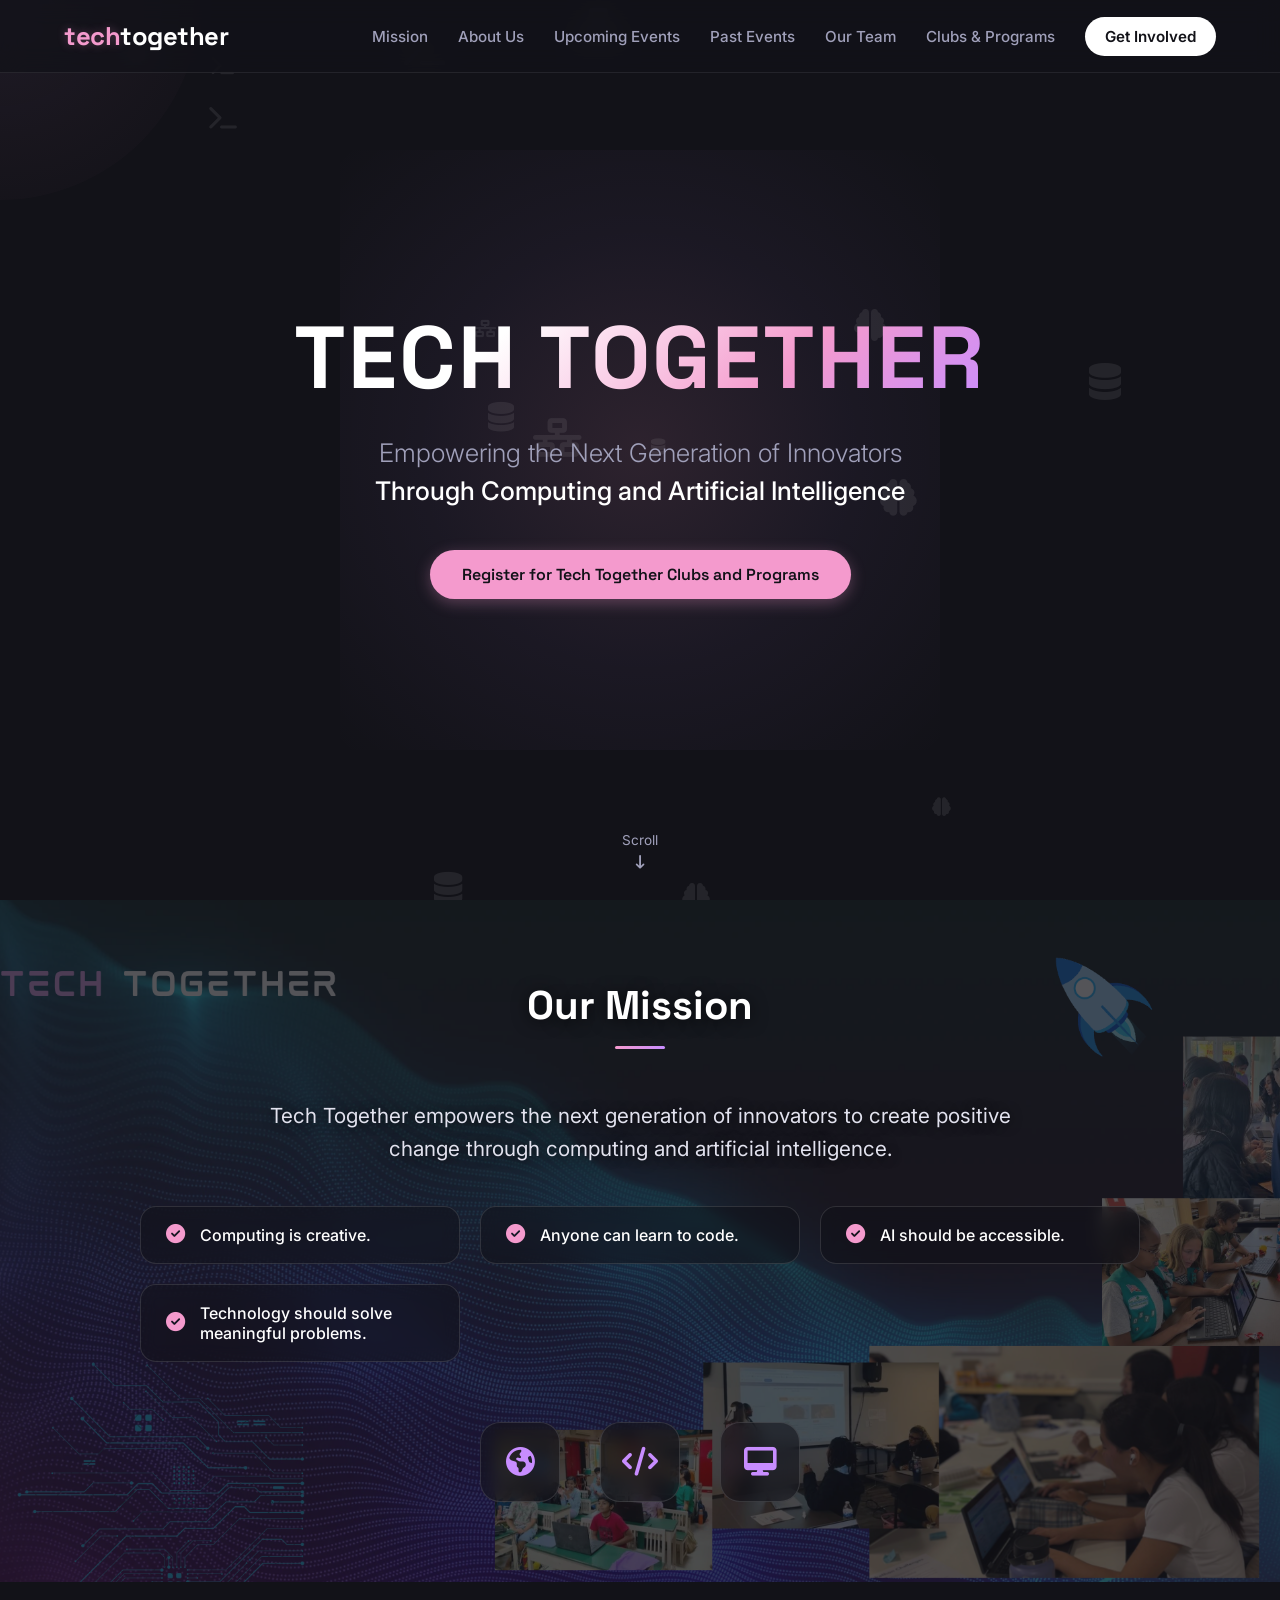
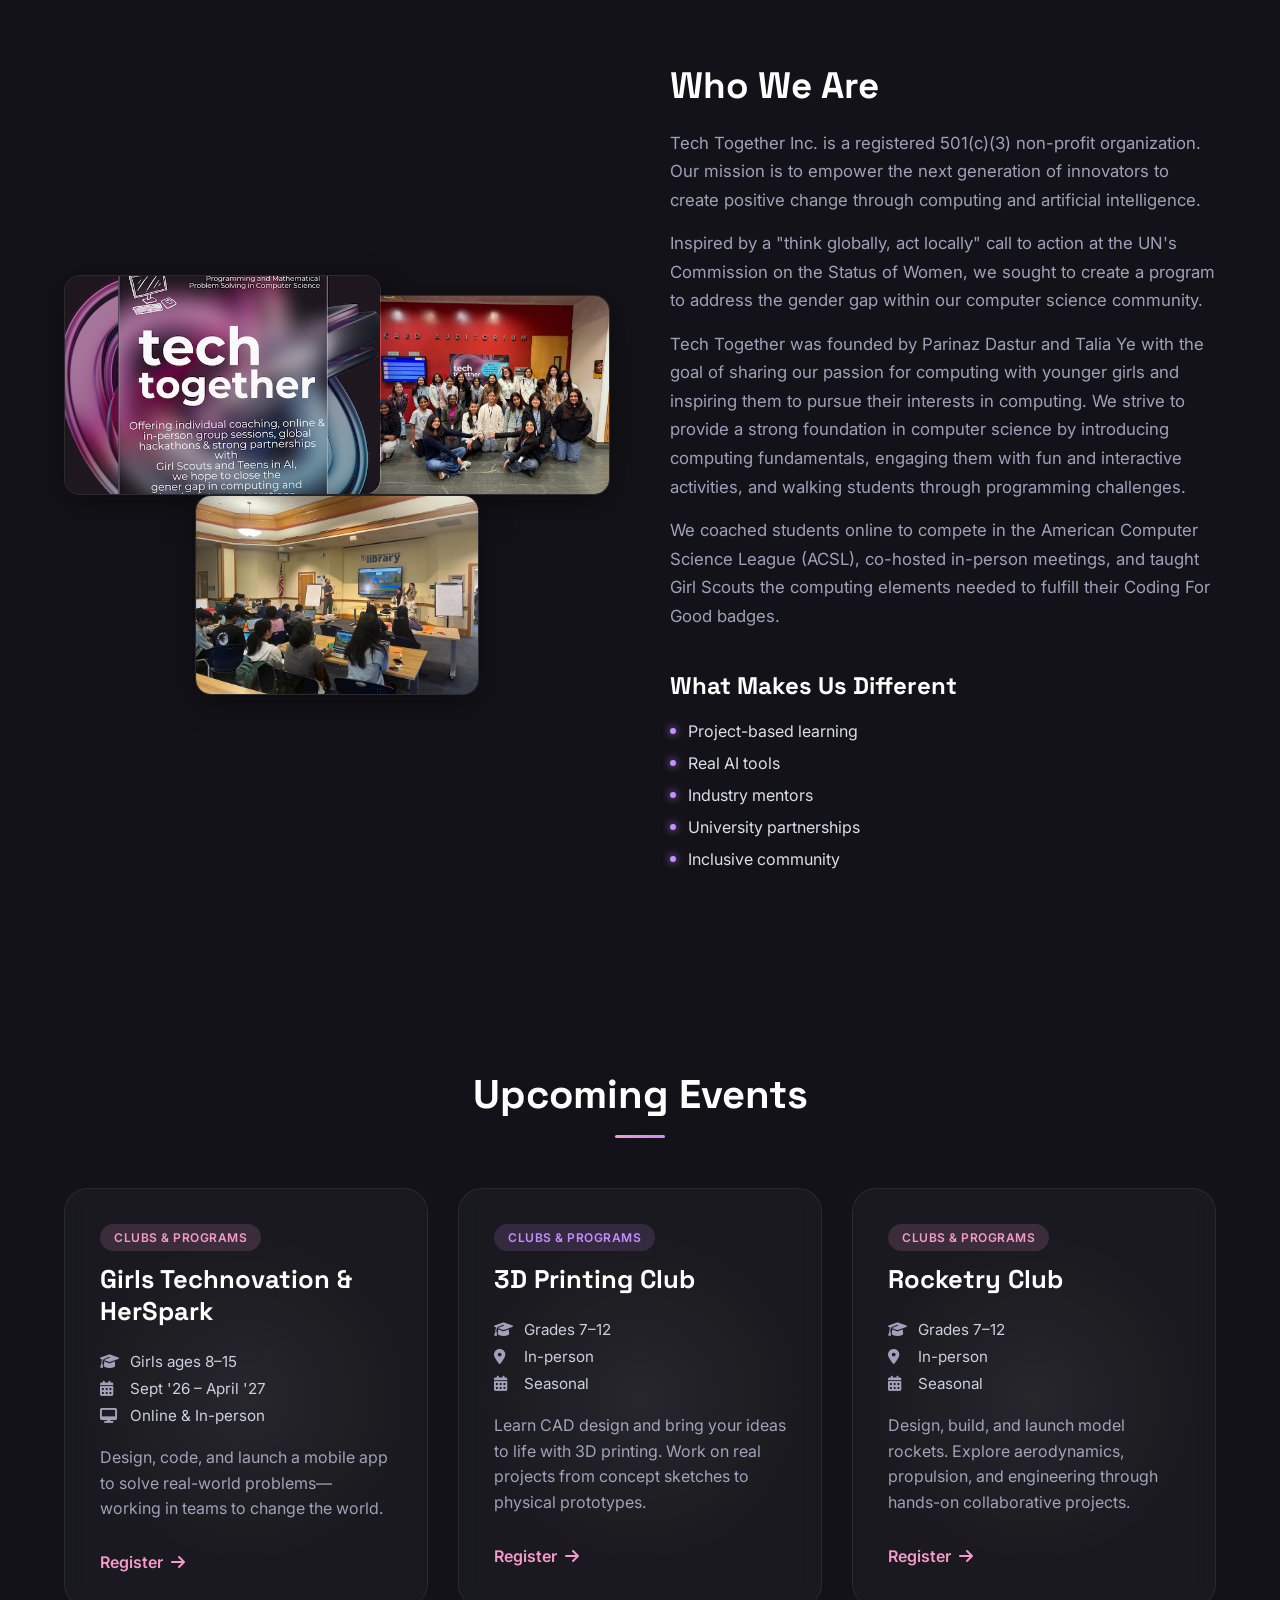
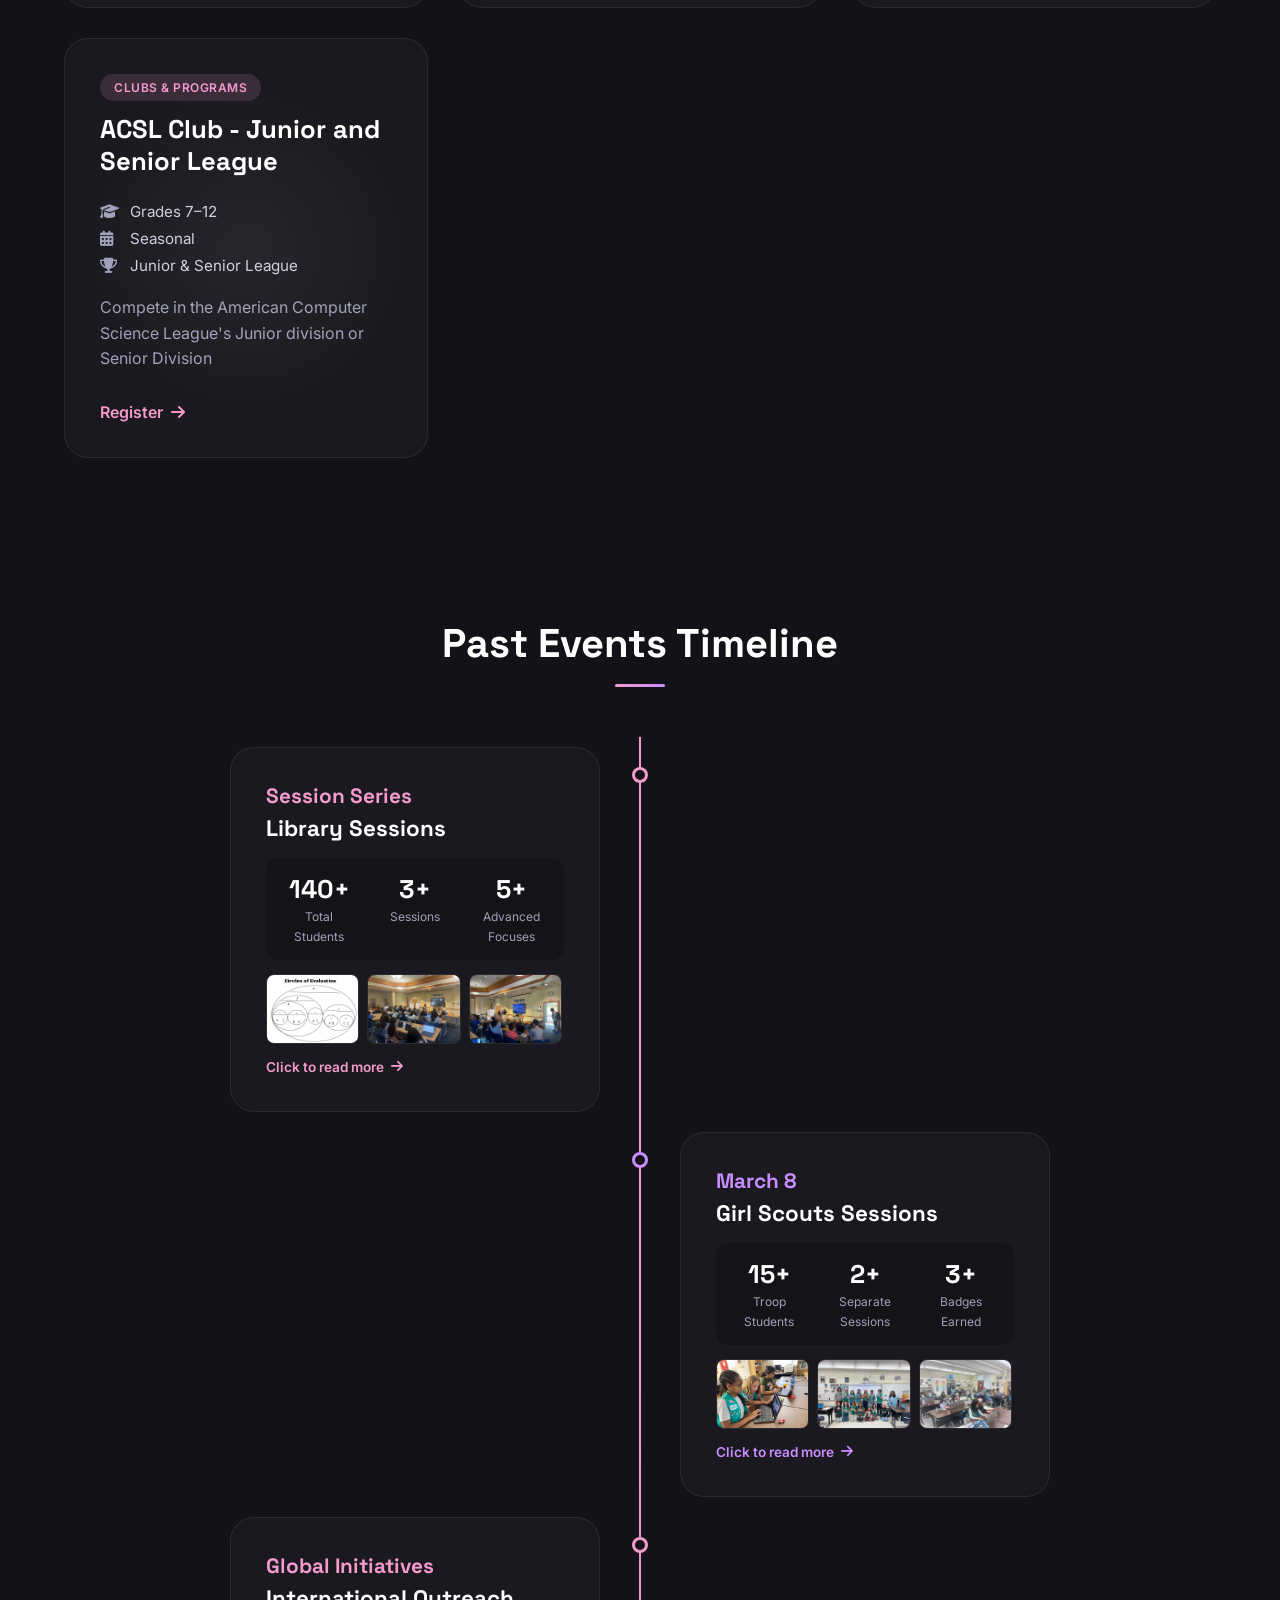
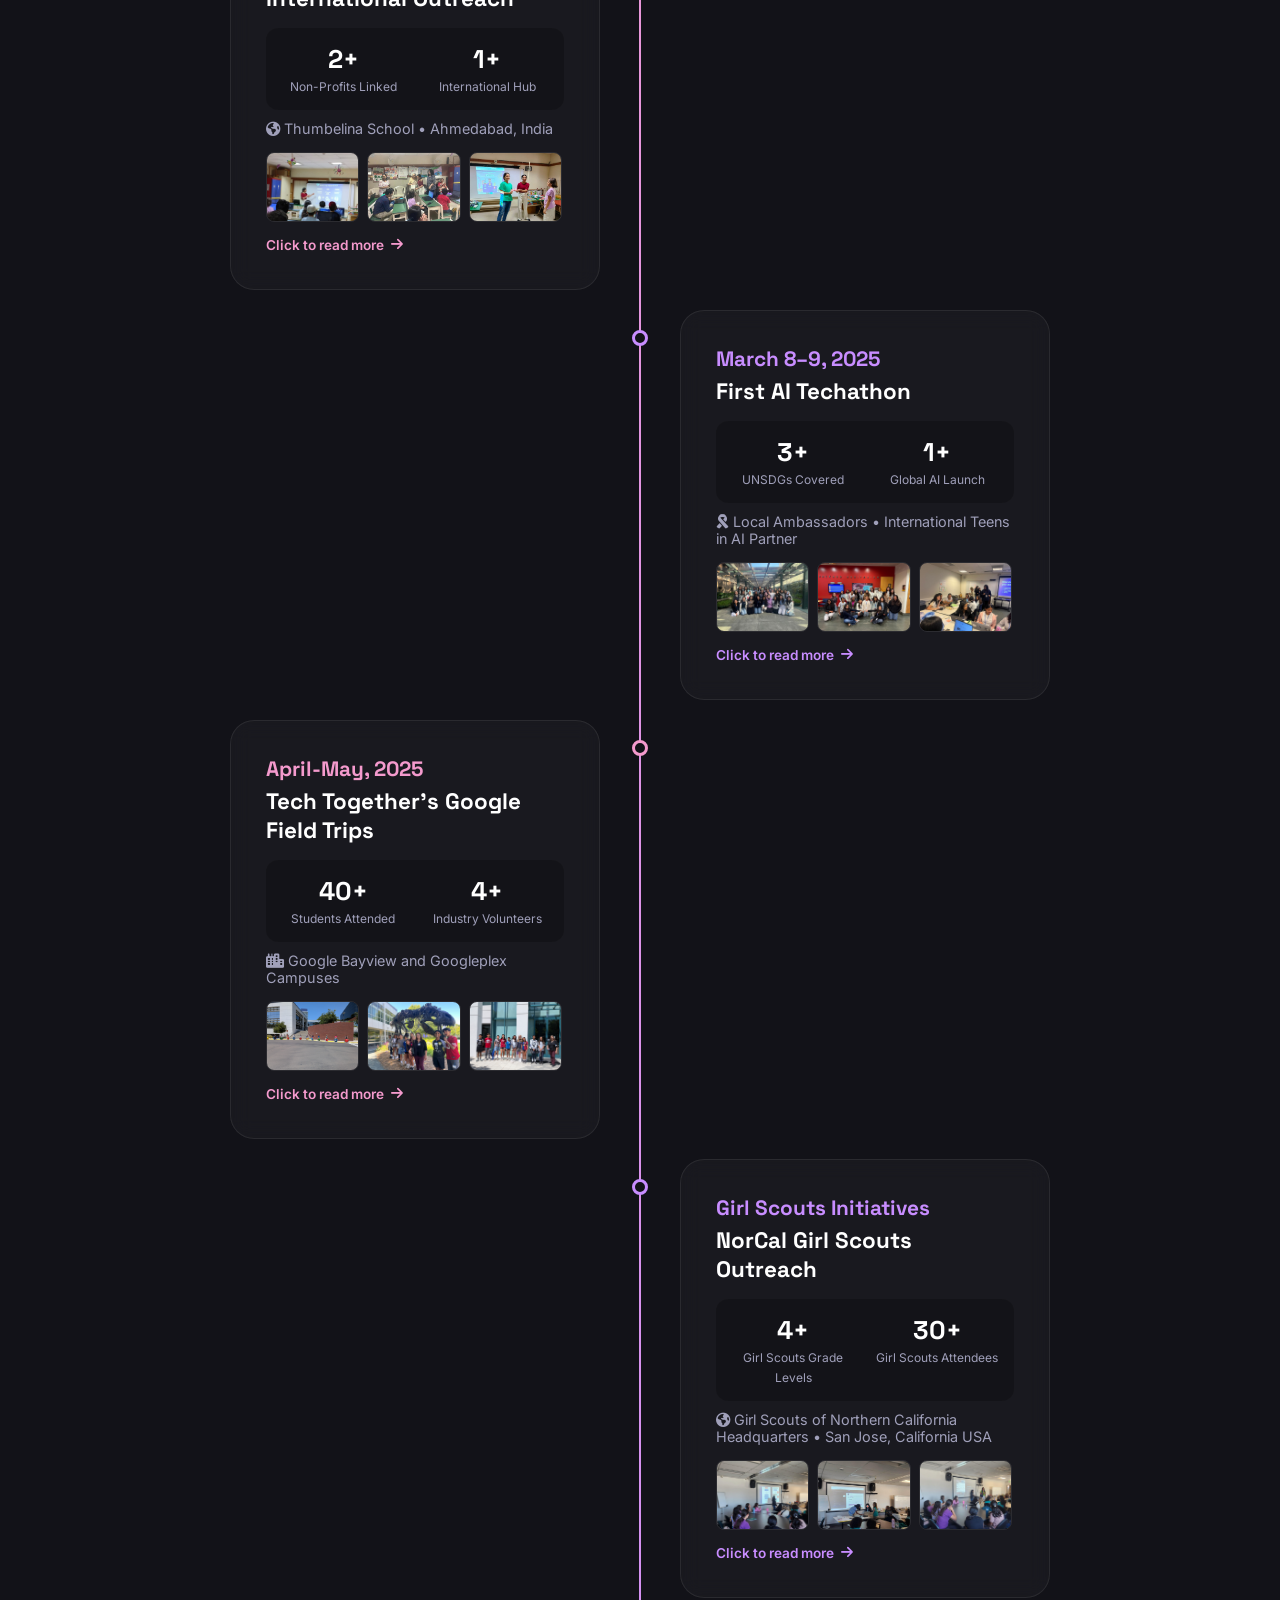
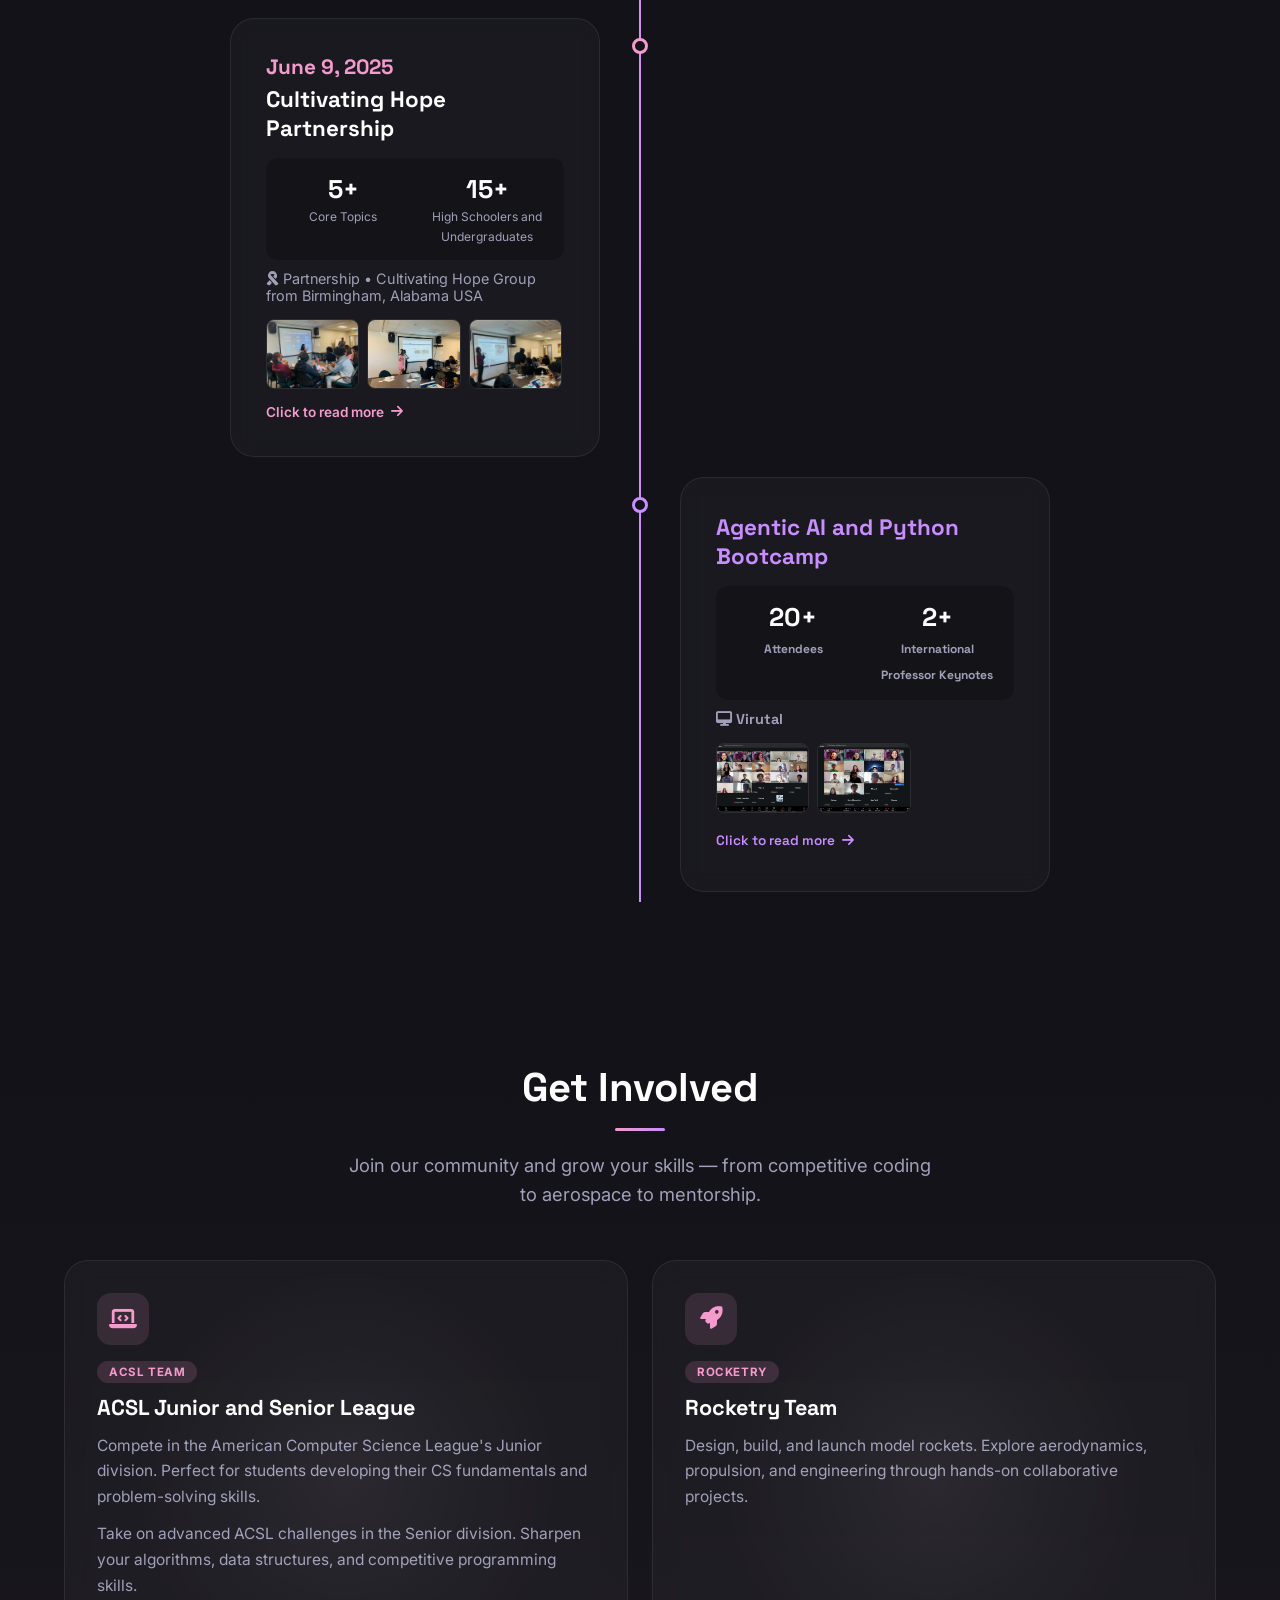
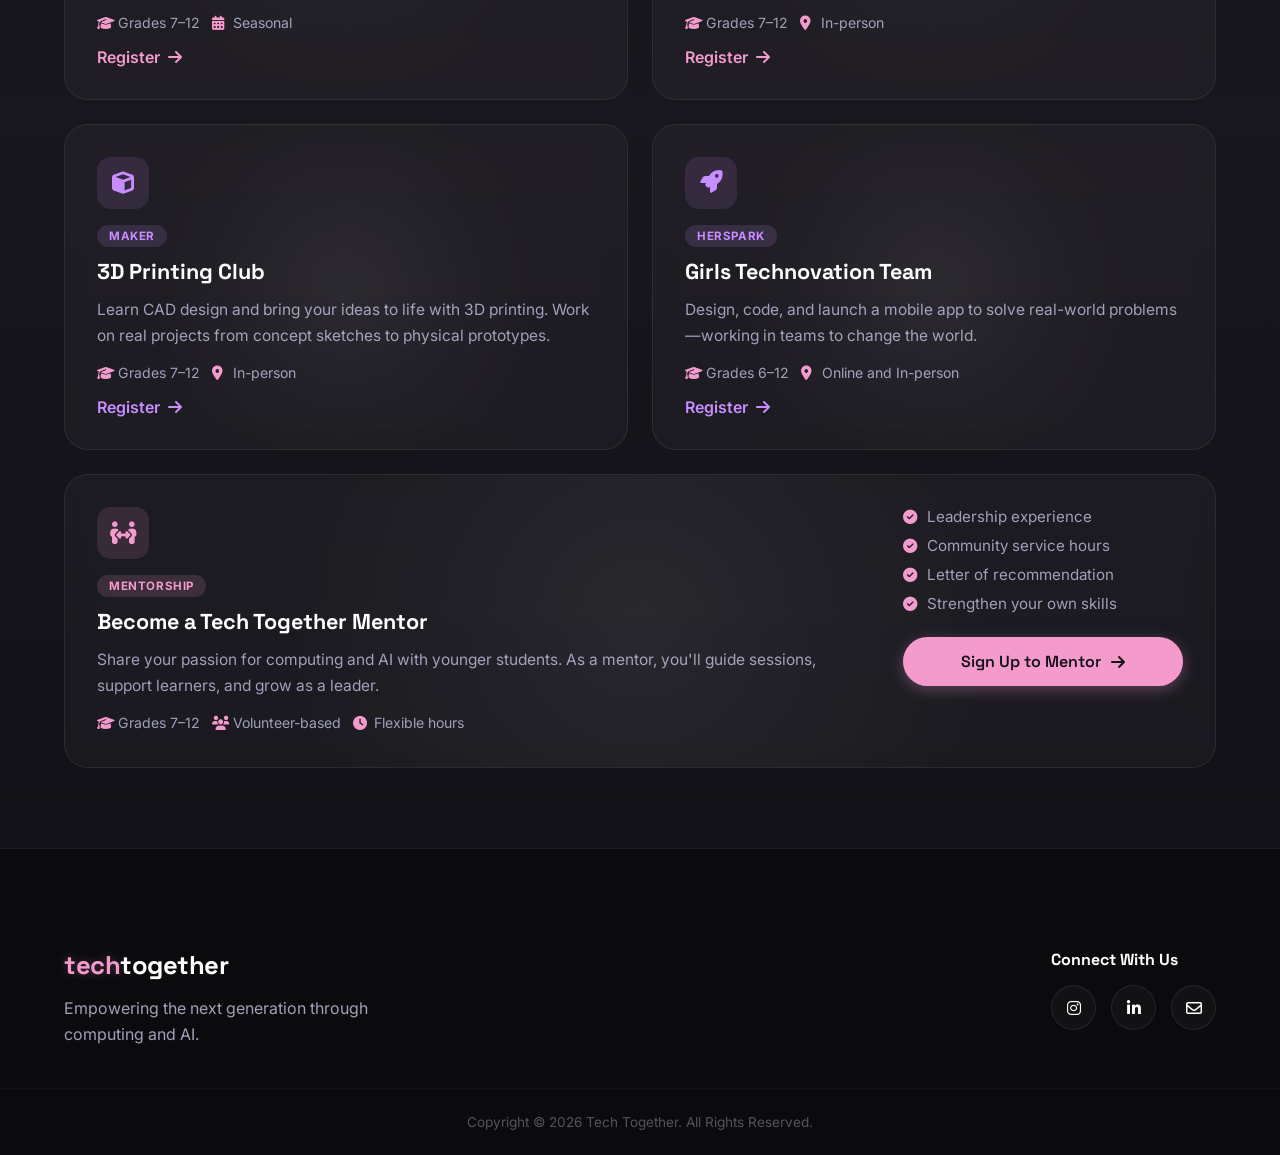
==== commit 68b77390: "minor change and corrections" ====
--- a/site/index.html
+++ b/site/index.html
@@ -43,8 +43,7 @@
             <p class="hero-subtitle">Empowering the Next Generation of Innovators<br><span>Through Computing and Artificial Intelligence</span></p>
             
             <div class="hero-cta-group">
-                <a href="#upcoming" class="btn btn-primary">Register for Bootcamp</a>
-                <a href="#upcoming" class="btn btn-secondary">Upcoming Techathon</a>
+                <a href="#upcoming" class="btn btn-primary">Register for Tech Together Clubs and Programs</a>
             </div>
         </div>
         
@@ -126,17 +125,17 @@
                         <span class="event-tag badge-pink">Clubs & Programs</span>
                         <h3>Girls Technovation &amp HerSpark</h3>
                     </div>
+
                     <ul class="event-details">
-                        <li><i class="far fa-calendar-alt"></i> </li>
-                        <li><i class="fas fa-desktop"></i></li>
-                        <li><i class="fas fa-graduation-cap"></i> </li>
+                        <li><i class="fas fa-graduation-cap"></i> Girls ages 8–15</li>
+                        <li><i class="fas fa-calendar-alt"></i> Sept '26 – April '27</li>
+                        <li><i class="fas fa-desktop"></i> Online &amp; In-person</li>
                     </ul>
+
                     <p class="event-desc">Design, code, and launch a mobile app to solve real-world problems—working in teams to change the world.</p>
                     <div class="event-card-actions">
                         <a href="https://docs.google.com/forms/d/e/1FAIpQLSdPjcP0x4qNwXBXOPICYOBDx2aWglz-p1E5i9d4YgXIDTaJ4Q/viewform" class="card-btn">Register <i class="fas fa-arrow-right"></i></a>
-                        <button class="card-btn-learn" data-modal="modal-bootcamp" aria-label="Learn more about HerSpark">
-                            <i class="fas fa-info-circle"></i> Learn More
-                        </button>
+                        
                     </div>
                 </div>
 
@@ -147,16 +146,14 @@
                         <h3>3D Printing Club</h3>
                     </div>
                     <ul class="event-details">
-                        <li><i class="far fa-calendar-alt"></i></li>
-                        <li><i class="fas fa-map-marker-alt"></i></li>
-                        <li><i class="fas fa-graduation-cap"></i></li>
+                        <li><i class="fas fa-graduation-cap"></i> Grades 7–12</li>
+                        <li><i class="fas fa-map-marker-alt"></i> In-person</li>
+                        <li><i class="fas fa-calendar-alt"></i> Seasonal</li>
                     </ul>
                     <p class="event-desc">Learn CAD design and bring your ideas to life with 3D printing. Work on real projects from concept sketches to physical prototypes.</p>
                     <div class="event-card-actions">
                         <a href="https://docs.google.com/forms/d/e/1FAIpQLSdmElGPJjkM2uXJtzMj5qjNfLxNtGURdolI7BDbFbrmzxqRbw/viewform" target="_blank" class="card-btn">Register <i class="fas fa-arrow-right"></i></a>
-                        <button class="card-btn-learn" data-modal="modal-techathon2" aria-label="Learn more about 3D Printing Club">
-                            <i class="fas fa-info-circle"></i> Learn More
-                        </button>
+                        
                     </div>
                 </div>
 
@@ -167,16 +164,14 @@
                         <h3>Rocketry Club</h3>
                     </div>
                     <ul class="event-details">
-                        <li><i class="far fa-calendar-alt"></i> </li>
-                        <li><i class="fas fa-map-marker-alt"></i></li>
-                        <li><i class="fas fa-graduation-cap"></i></li>
+                        <li><i class="fas fa-graduation-cap"></i> Grades 7–12</li>
+                        <li><i class="fas fa-map-marker-alt"></i> In-person</li>
+                        <li><i class="fas fa-calendar-alt"></i> Seasonal</li>
                     </ul>
                     <p class="event-desc">Design, build, and launch model rockets. Explore aerodynamics, propulsion, and engineering through hands-on collaborative projects.</p>
                     <div class="event-card-actions">
                         <a href="https://docs.google.com/forms/d/e/1FAIpQLSdwULRgSS5kdj_Uvz4vcaRLrQtrrEoa6EPxh94gF9k5fkU-ww/viewform" target="_blank" class="card-btn">Register <i class="fas fa-arrow-right"></i></a>
-                        <button class="card-btn-learn" data-modal="modal-techathon2" aria-label="Learn more about Rocketry Club">
-                            <i class="fas fa-info-circle"></i> Learn More
-                        </button>
+                        
                     </div>
                 </div>
 
@@ -187,16 +182,14 @@
                         <h3>ACSL Club - Junior and Senior League</h3>
                     </div>
                     <ul class="event-details">
-                        <li><i class="far fa-calendar-alt"></i> </li>
-                        <li><i class="fas fa-map-marker-alt"></i></li>
-                        <li><i class="fas fa-graduation-cap"></i></li>
+                        <li><i class="fas fa-graduation-cap"></i> Grades 7–12</li>
+                        <li><i class="fas fa-calendar-alt"></i> Seasonal</li>
+                        <li><i class="fas fa-trophy"></i> Junior &amp; Senior League</li>
                     </ul>
                     <p class="event-desc">Compete in the American Computer Science League's Junior division or Senior Division</p>
                     <div class="event-card-actions">
                         <a href="https://docs.google.com/forms/d/e/1FAIpQLSegAQytbl2MMEGlR-WapUMk6I6lDe-tsKeCJoceJS2TrHHFzQ/viewform" target="_blank" class="card-btn">Register <i class="fas fa-arrow-right"></i></a>
-                        <button class="card-btn-learn" data-modal="modal-techathon2" aria-label="Learn more about Rocketry Club">
-                            <i class="fas fa-info-circle"></i> Learn More
-                        </button>
+                        
                     </div>
                 </div>
 
@@ -637,9 +630,6 @@
             <li>Introduction to Neural Networks with TensorFlow</li>
         </ul>
 
-        <blockquote style="border-left: 4px solid var(--secondary-lavender); margin: 1.5rem 0; padding: 0.8rem 1.2rem; background: rgba(200,141,255,0.05); font-style: italic; border-radius: 0 8px 8px 0;">
-            "From hearing the inspiring stories of all the artifacts around the campus to having a delicious lunch, it was an inspiring, motivational and all around fun trip."
-        </blockquote>
 
         <p>We were also honored to welcome international professors from Women in AI (ECOSOC), discussed how artificial intelligence is driving innovation across climate technology, governance, smart cities, and other real-world applications.</p>
 
